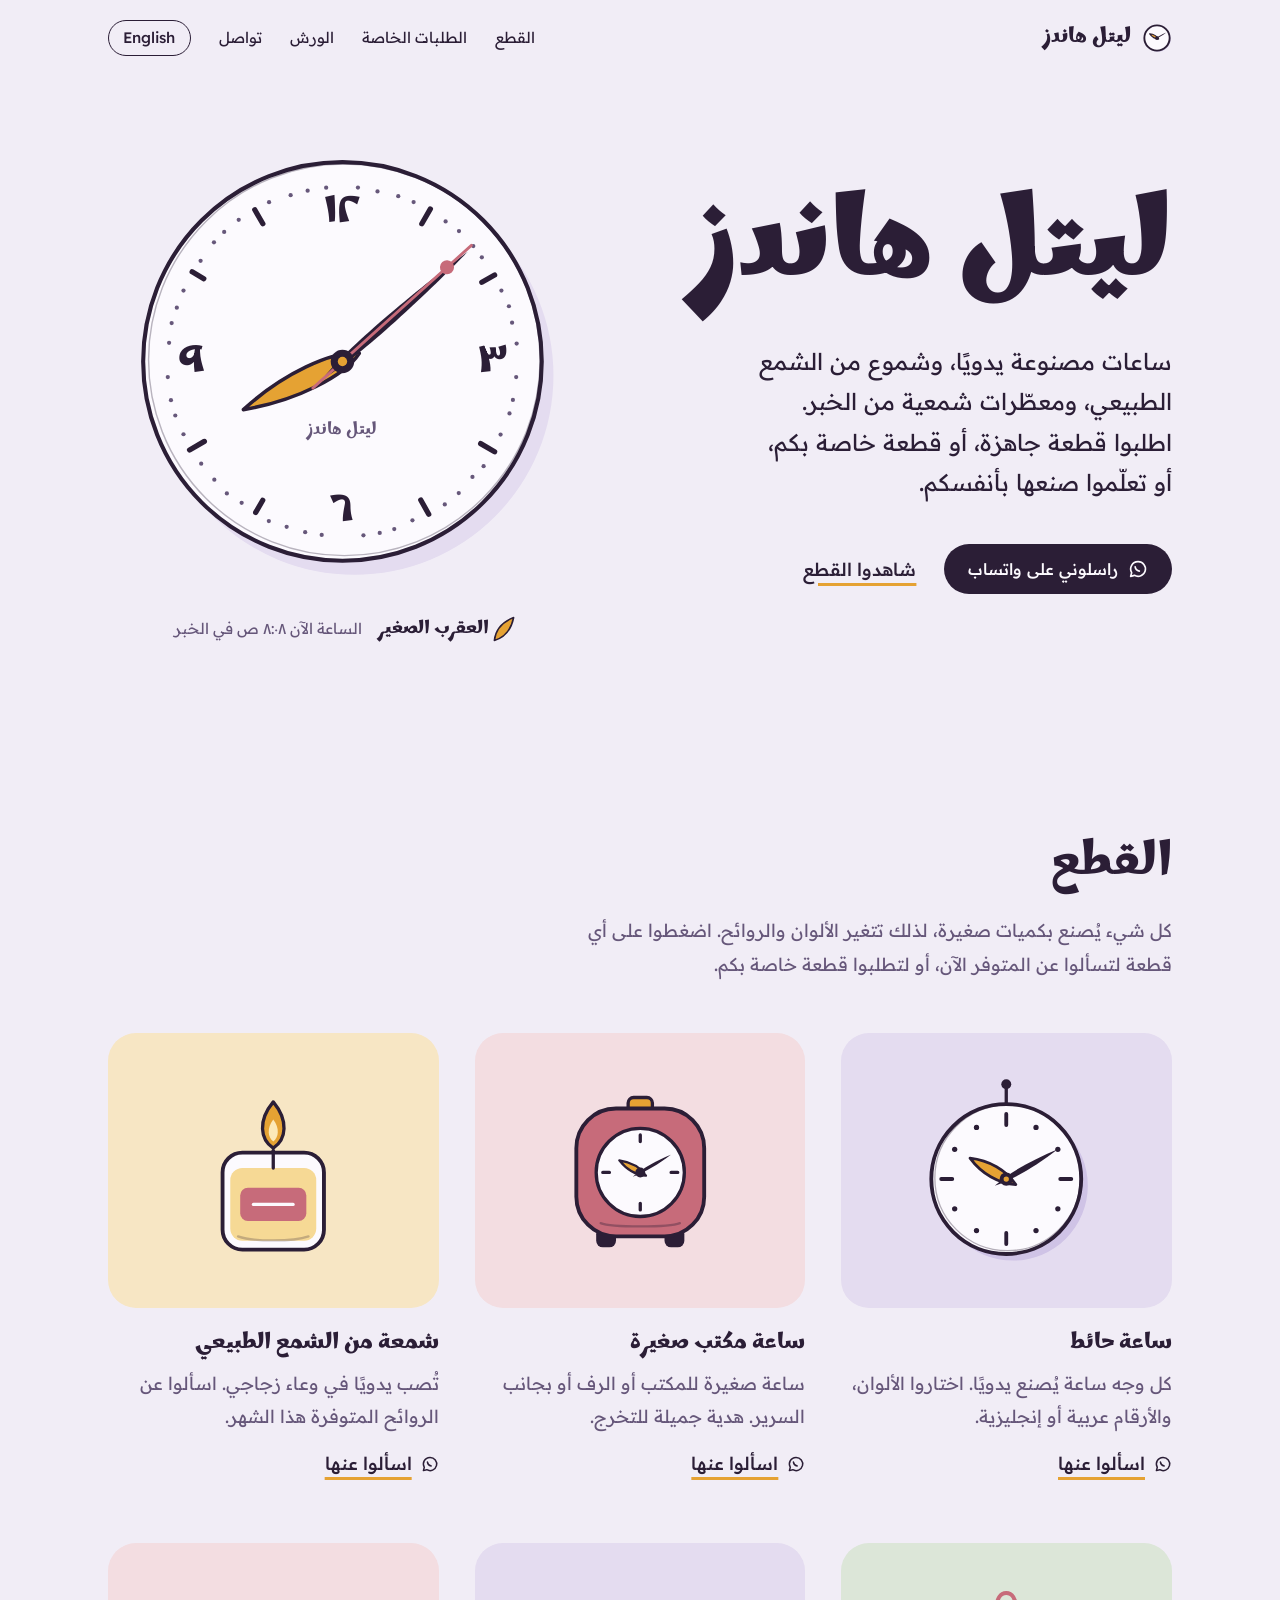
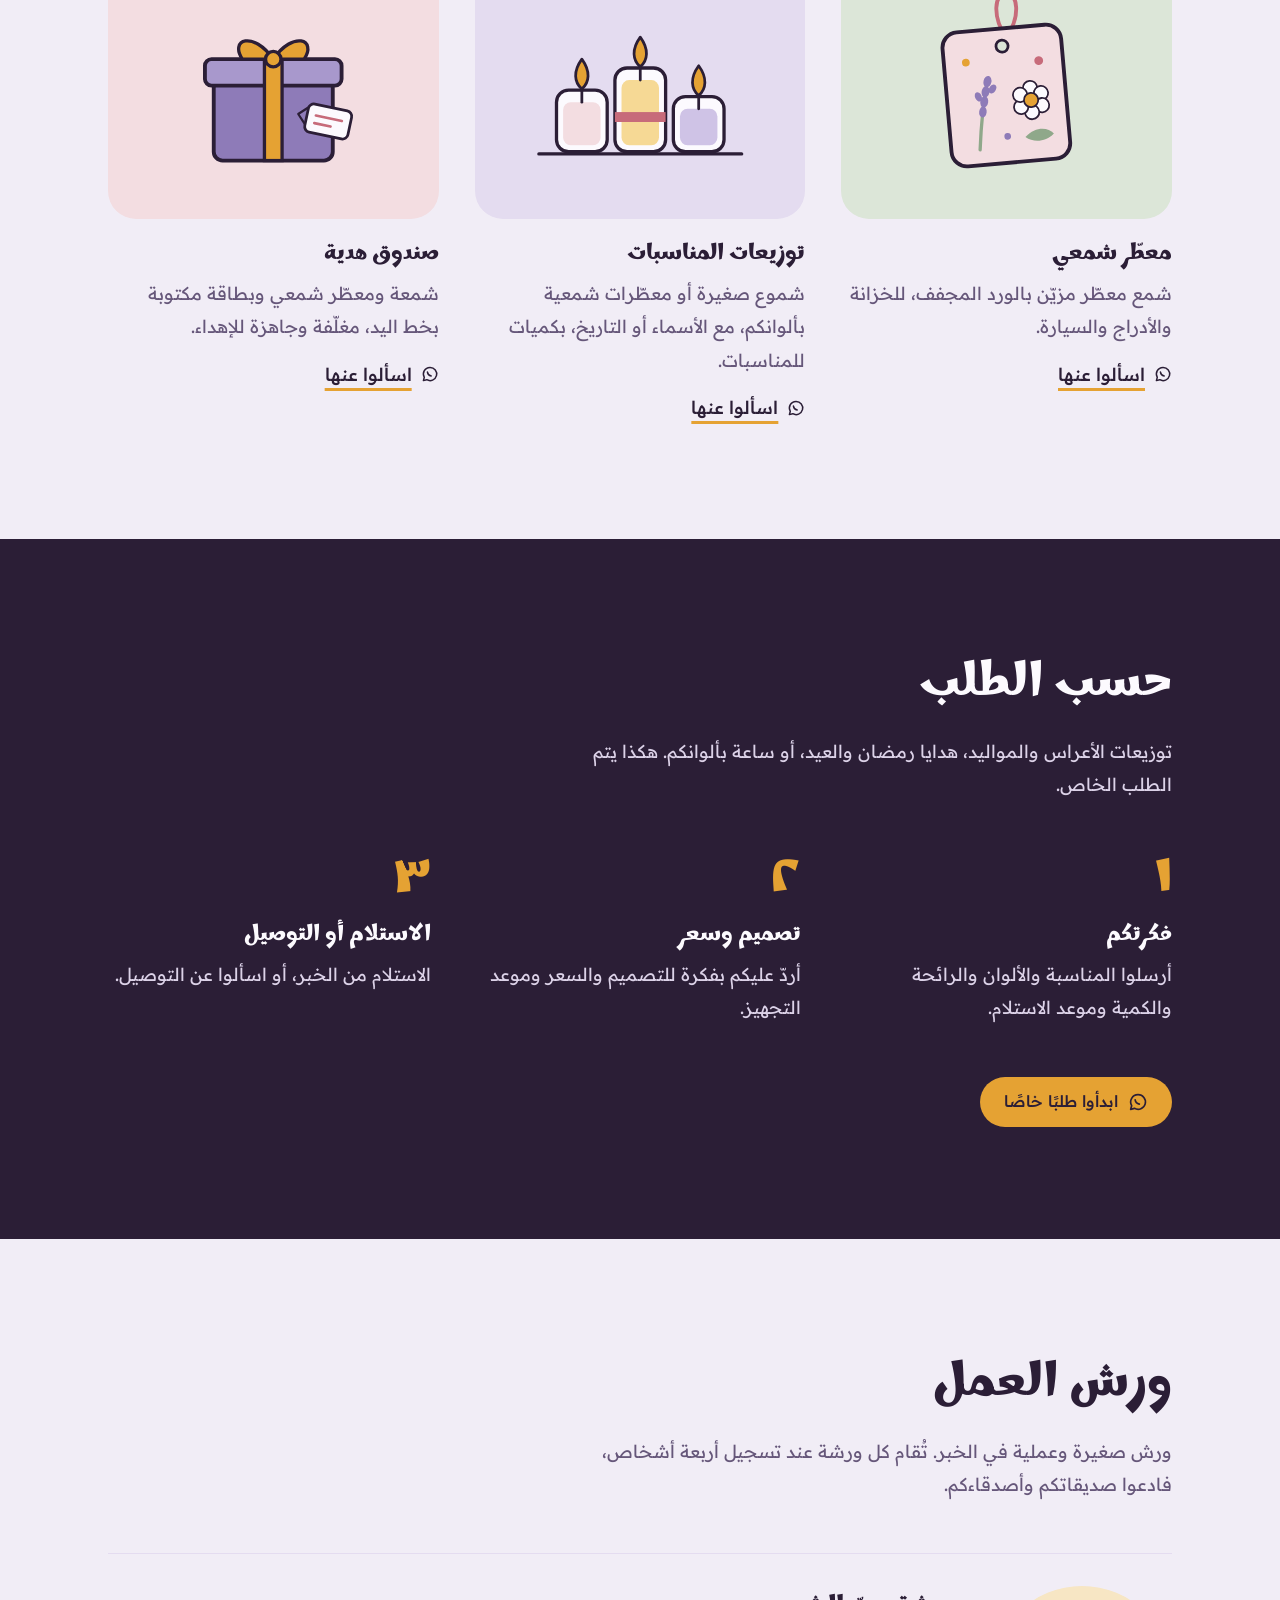
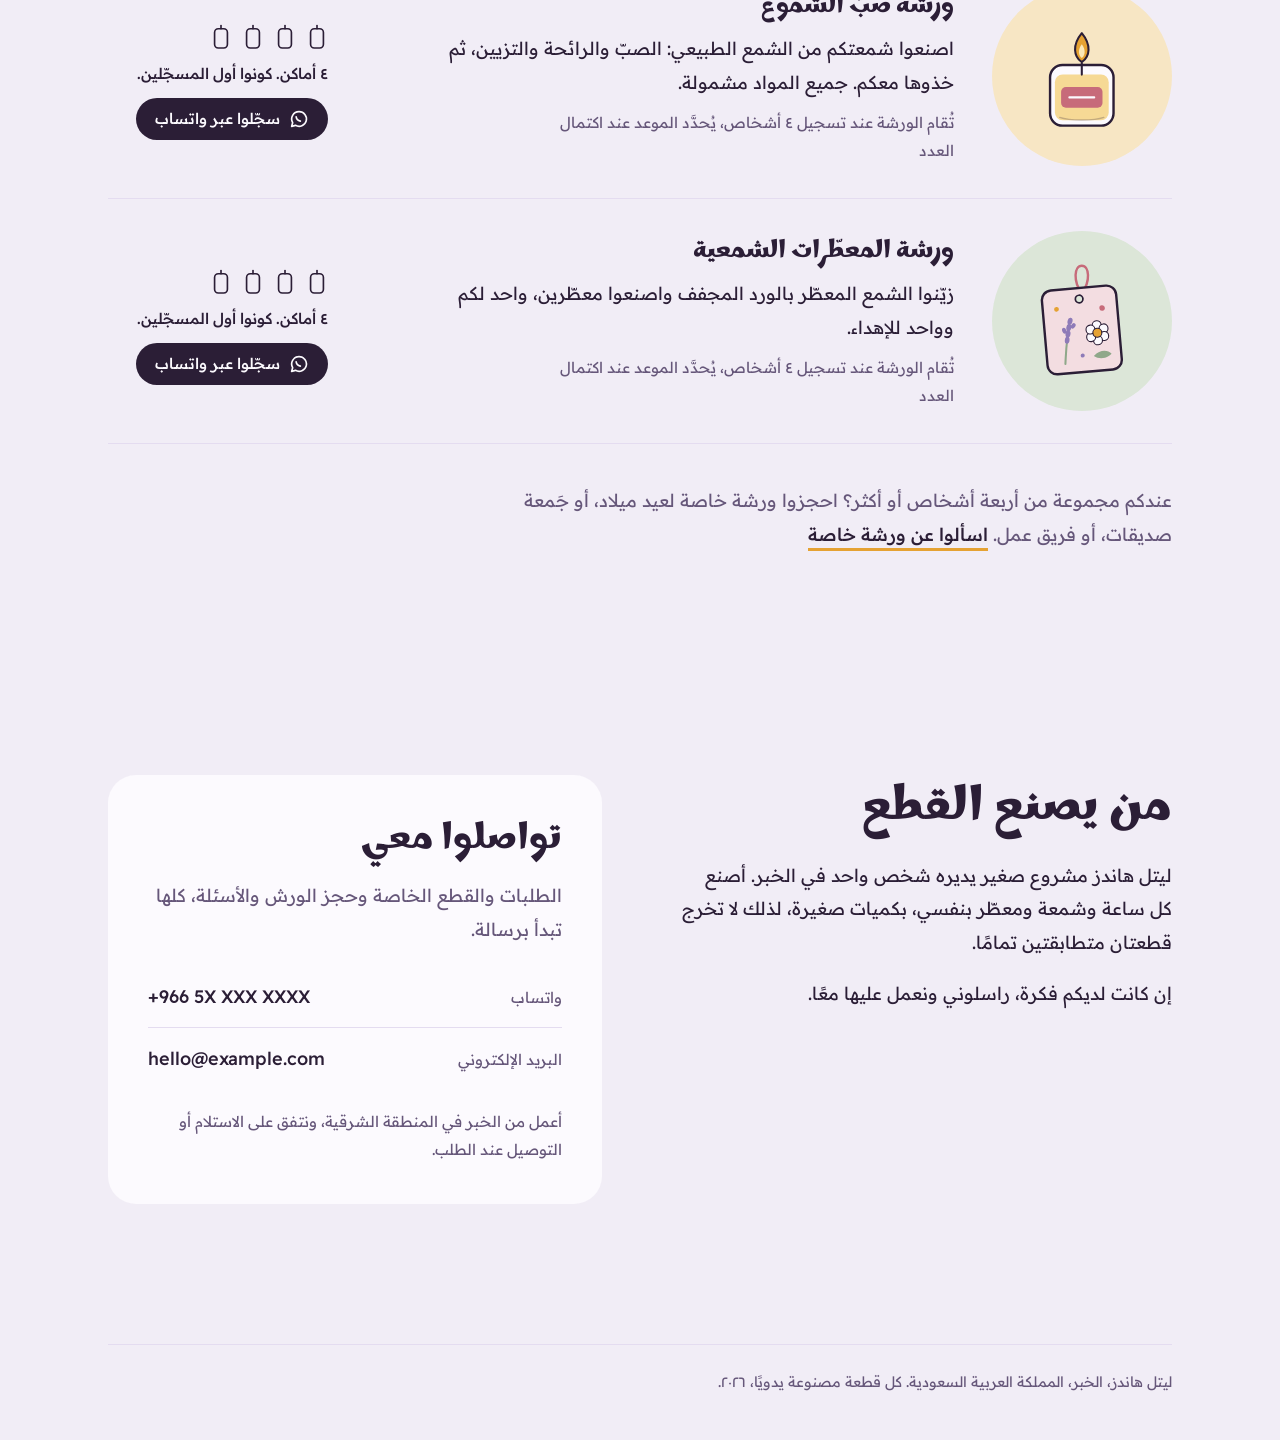
==== ar/index.html @ 61046b44 "Little Hands website: bilingual shop, custom orders and workshops Static EN/AR site for a handmade c" ====
<!doctype html>
<html lang="ar" dir="rtl">
<head>
  <meta charset="utf-8">
  <meta name="viewport" content="width=device-width, initial-scale=1">
  <title>ليتل هاندز | ساعات يدوية وشموع طبيعية وورش عمل في الخبر</title>
  <meta name="description" content="ساعات مصنوعة يدويًا، وشموع من الشمع الطبيعي، ومعطّرات شمعية، تُصنع قطعةً قطعة في الخبر. طلبات خاصة وتوزيعات أعراس وورش عمل صغيرة، كلها عبر واتساب.">
  <!-- LAUNCH: delete the next line once real contact details are in assets/config.js -->
  <meta name="robots" content="noindex">
  <link rel="canonical" href="https://fuzail127.github.io/little-hands/ar/">
  <link rel="alternate" hreflang="en" href="https://fuzail127.github.io/little-hands/">
  <link rel="alternate" hreflang="ar" href="https://fuzail127.github.io/little-hands/ar/">
  <link rel="alternate" hreflang="x-default" href="https://fuzail127.github.io/little-hands/">

  <meta property="og:type" content="website">
  <meta property="og:site_name" content="ليتل هاندز">
  <meta property="og:title" content="ليتل هاندز، صُنع يدويًا في الخبر">
  <meta property="og:description" content="ساعات وشموع طبيعية ومعطّرات شمعية مصنوعة يدويًا. طلبات خاصة وورش عمل صغيرة عبر واتساب.">
  <meta property="og:url" content="https://fuzail127.github.io/little-hands/ar/">
  <meta property="og:image" content="https://fuzail127.github.io/little-hands/assets/og-image.png">
  <meta property="og:image:width" content="1200">
  <meta property="og:image:height" content="630">
  <meta property="og:image:alt" content="ليتل هاندز: ساعة مصنوعة يدويًا واسم المتجر">
  <meta property="og:locale" content="ar_SA">
  <meta property="og:locale:alternate" content="en_GB">
  <meta name="twitter:card" content="summary_large_image">
  <meta name="theme-color" content="#F1EDF6">

  <link rel="icon" href="../assets/favicon.svg" type="image/svg+xml">
  <link rel="apple-touch-icon" href="../assets/apple-touch-icon.png">
  <link rel="preconnect" href="https://fonts.googleapis.com">
  <link rel="preconnect" href="https://fonts.gstatic.com" crossorigin>
  <link rel="stylesheet" href="https://fonts.googleapis.com/css2?family=Marhey:wght@400..700&family=Readex+Pro:wght@300..600&display=swap">
  <link rel="stylesheet" href="../assets/styles.css">

  <script src="../assets/config.js" defer></script>
  <script src="../assets/products.js" defer></script>
  <script src="../assets/workshops.js" defer></script>
  <script src="../assets/render.js" defer></script>
  <script src="../assets/site.js" defer></script>

  <script type="application/ld+json">
  {
    "@context": "https://schema.org",
    "@type": "Store",
    "@id": "https://fuzail127.github.io/little-hands/#store",
    "name": "ليتل هاندز",
    "alternateName": "Little Hands",
    "description": "ساعات مصنوعة يدويًا وشموع من الشمع الطبيعي ومعطّرات شمعية من الخبر. طلبات خاصة وتوزيعات مناسبات وورش عمل صغيرة لصنع الشموع.",
    "url": "https://fuzail127.github.io/little-hands/ar/",
    "image": "https://fuzail127.github.io/little-hands/assets/og-image.png",
    "logo": "https://fuzail127.github.io/little-hands/assets/apple-touch-icon.png",
    "address": {
      "@type": "PostalAddress",
      "addressLocality": "الخبر",
      "addressRegion": "المنطقة الشرقية",
      "addressCountry": "SA"
    },
    "areaServed": [
      { "@type": "City", "name": "الخبر" },
      { "@type": "AdministrativeArea", "name": "المنطقة الشرقية" }
    ],
    "knowsLanguage": ["ar", "en"]
  }
  </script>
</head>
<body>
  <a class="skip" href="#main">تخطَّ إلى المحتوى</a>

  <header class="site-header">
    <a class="brand" href="./"><img src="../assets/favicon.svg" alt="" width="30" height="30">ليتل هاندز</a>
    <nav class="nav" aria-label="القائمة الرئيسية">
      <a class="nav-section" href="#pieces">القطع</a>
      <a class="nav-section" href="#custom">الطلبات الخاصة</a>
      <a class="nav-section" href="#workshops">الورش</a>
      <a class="nav-section" href="#contact">تواصل</a>
      <a class="lang" href="../" hreflang="en" lang="en">English</a>
    </nav>
  </header>

  <main id="main">
    <section class="hero" aria-labelledby="hero-title">
      <div class="hero-text">
        <h1 id="hero-title">ليتل هاندز</h1>
        <p class="lede">ساعات مصنوعة يدويًا، وشموع من الشمع الطبيعي، ومعطّرات شمعية من الخبر. اطلبوا قطعة جاهزة، أو قطعة خاصة بكم، أو تعلّموا صنعها بأنفسكم.</p>
        <div class="actions">
          <a class="btn" data-wa="general" href="https://wa.me/966000000000?text=%D9%85%D8%B1%D8%AD%D8%A8%D9%8B%D8%A7%20%D9%84%D9%8A%D8%AA%D9%84%20%D9%87%D8%A7%D9%86%D8%AF%D8%B2!%20%D8%B4%D8%A7%D9%87%D8%AF%D8%AA%20%D9%85%D9%88%D9%82%D8%B9%D9%83%D9%85%20%D9%88%D8%A3%D9%88%D8%AF%20%D8%A7%D9%84%D8%A7%D8%B3%D8%AA%D9%81%D8%B3%D8%A7%D8%B1%20%D8%B9%D9%86%20%D8%B7%D9%84%D8%A8." target="_blank" rel="noopener"><svg viewBox="0 0 24 24" aria-hidden="true" focusable="false"><path d="M12 3.2a8.8 8.8 0 0 0-7.6 13.2L3.2 20.8l4.5-1.2A8.8 8.8 0 1 0 12 3.2Z" fill="none" stroke="currentColor" stroke-width="2" stroke-linejoin="round"/><path d="M8.6 9.4c.3 2.4 2.4 4.6 5 5.2" fill="none" stroke="currentColor" stroke-width="2" stroke-linecap="round"/></svg>راسلوني على واتساب</a>
          <a class="text-link" href="#pieces">شاهدوا القطع</a>
        </div>
      </div>
      <figure class="clock-wrap">
        <div class="clock" id="clock" role="img" aria-label="ساعة مصنوعة يدويًا تعرض الوقت في الخبر"></div>
        <figcaption class="clock-caption">
          <span class="key"><svg viewBox="0 0 14 32" aria-hidden="true" focusable="false"><path d="M7 31C1 22 1 12 7 1C13 12 13 22 7 31Z" fill="#E5A233" stroke="#2B1E36" stroke-width="1.6" stroke-linejoin="round"/></svg>العقرب الصغير</span>
          <span class="clock-time" id="clock-time">الوقت الآن في الخبر</span>
        </figcaption>
      </figure>
    </section>

    <section class="section" id="pieces" aria-labelledby="pieces-title">
      <h2 id="pieces-title">القطع</h2>
      <p class="section-intro">كل شيء يُصنع بكميات صغيرة، لذلك تتغير الألوان والروائح. اضغطوا على أي قطعة لتسألوا عن المتوفر الآن، أو لتطلبوا قطعة خاصة بكم.</p>
      <ul class="pieces" id="pieces-grid">
<!-- pieces:start -->
<li class="piece"><div class="art" style="background:#E4DCF0"><svg viewBox="0 0 240 200" aria-hidden="true" focusable="false"><use href="../assets/art.svg#wall-clock"></use></svg></div><h3>ساعة حائط</h3><p>كل وجه ساعة يُصنع يدويًا. اختاروا الألوان، والأرقام عربية أو إنجليزية.</p><a class="ask" href="https://wa.me/966000000000?text=%D9%85%D8%B1%D8%AD%D8%A8%D9%8B%D8%A7%20%D9%84%D9%8A%D8%AA%D9%84%20%D9%87%D8%A7%D9%86%D8%AF%D8%B2!%20%D8%A3%D9%88%D8%AF%20%D8%A7%D9%84%D8%A7%D8%B3%D8%AA%D9%81%D8%B3%D8%A7%D8%B1%20%D8%B9%D9%86%20%D8%B3%D8%A7%D8%B9%D8%A9%20%D8%AD%D8%A7%D8%A6%D8%B7." target="_blank" rel="noopener"><svg viewBox="0 0 24 24" aria-hidden="true" focusable="false"><path d="M12 3.2a8.8 8.8 0 0 0-7.6 13.2L3.2 20.8l4.5-1.2A8.8 8.8 0 1 0 12 3.2Z" fill="none" stroke="currentColor" stroke-width="2" stroke-linejoin="round"/><path d="M8.6 9.4c.3 2.4 2.4 4.6 5 5.2" fill="none" stroke="currentColor" stroke-width="2" stroke-linecap="round"/></svg><span>اسألوا عنها<span class="sr-only">: ساعة حائط</span></span></a></li>
<li class="piece"><div class="art" style="background:#F3DDE1"><svg viewBox="0 0 240 200" aria-hidden="true" focusable="false"><use href="../assets/art.svg#desk-clock"></use></svg></div><h3>ساعة مكتب صغيرة</h3><p>ساعة صغيرة للمكتب أو الرف أو بجانب السرير. هدية جميلة للتخرج.</p><a class="ask" href="https://wa.me/966000000000?text=%D9%85%D8%B1%D8%AD%D8%A8%D9%8B%D8%A7%20%D9%84%D9%8A%D8%AA%D9%84%20%D9%87%D8%A7%D9%86%D8%AF%D8%B2!%20%D8%A3%D9%88%D8%AF%20%D8%A7%D9%84%D8%A7%D8%B3%D8%AA%D9%81%D8%B3%D8%A7%D8%B1%20%D8%B9%D9%86%20%D8%B3%D8%A7%D8%B9%D8%A9%20%D9%85%D9%83%D8%AA%D8%A8%20%D8%B5%D8%BA%D9%8A%D8%B1%D8%A9." target="_blank" rel="noopener"><svg viewBox="0 0 24 24" aria-hidden="true" focusable="false"><path d="M12 3.2a8.8 8.8 0 0 0-7.6 13.2L3.2 20.8l4.5-1.2A8.8 8.8 0 1 0 12 3.2Z" fill="none" stroke="currentColor" stroke-width="2" stroke-linejoin="round"/><path d="M8.6 9.4c.3 2.4 2.4 4.6 5 5.2" fill="none" stroke="currentColor" stroke-width="2" stroke-linecap="round"/></svg><span>اسألوا عنها<span class="sr-only">: ساعة مكتب صغيرة</span></span></a></li>
<li class="piece"><div class="art" style="background:#F7E6C4"><svg viewBox="0 0 240 200" aria-hidden="true" focusable="false"><use href="../assets/art.svg#jar-candle"></use></svg></div><h3>شمعة من الشمع الطبيعي</h3><p>تُصب يدويًا في وعاء زجاجي. اسألوا عن الروائح المتوفرة هذا الشهر.</p><a class="ask" href="https://wa.me/966000000000?text=%D9%85%D8%B1%D8%AD%D8%A8%D9%8B%D8%A7%20%D9%84%D9%8A%D8%AA%D9%84%20%D9%87%D8%A7%D9%86%D8%AF%D8%B2!%20%D8%A3%D9%88%D8%AF%20%D8%A7%D9%84%D8%A7%D8%B3%D8%AA%D9%81%D8%B3%D8%A7%D8%B1%20%D8%B9%D9%86%20%D8%B4%D9%85%D8%B9%D8%A9%20%D9%85%D9%86%20%D8%A7%D9%84%D8%B4%D9%85%D8%B9%20%D8%A7%D9%84%D8%B7%D8%A8%D9%8A%D8%B9%D9%8A." target="_blank" rel="noopener"><svg viewBox="0 0 24 24" aria-hidden="true" focusable="false"><path d="M12 3.2a8.8 8.8 0 0 0-7.6 13.2L3.2 20.8l4.5-1.2A8.8 8.8 0 1 0 12 3.2Z" fill="none" stroke="currentColor" stroke-width="2" stroke-linejoin="round"/><path d="M8.6 9.4c.3 2.4 2.4 4.6 5 5.2" fill="none" stroke="currentColor" stroke-width="2" stroke-linecap="round"/></svg><span>اسألوا عنها<span class="sr-only">: شمعة من الشمع الطبيعي</span></span></a></li>
<li class="piece"><div class="art" style="background:#DCE6D8"><svg viewBox="0 0 240 200" aria-hidden="true" focusable="false"><use href="../assets/art.svg#scent-pouch"></use></svg></div><h3>معطّر شمعي</h3><p>شمع معطّر مزيّن بالورد المجفف، للخزانة والأدراج والسيارة.</p><a class="ask" href="https://wa.me/966000000000?text=%D9%85%D8%B1%D8%AD%D8%A8%D9%8B%D8%A7%20%D9%84%D9%8A%D8%AA%D9%84%20%D9%87%D8%A7%D9%86%D8%AF%D8%B2!%20%D8%A3%D9%88%D8%AF%20%D8%A7%D9%84%D8%A7%D8%B3%D8%AA%D9%81%D8%B3%D8%A7%D8%B1%20%D8%B9%D9%86%20%D9%85%D8%B9%D8%B7%D9%91%D8%B1%20%D8%B4%D9%85%D8%B9%D9%8A." target="_blank" rel="noopener"><svg viewBox="0 0 24 24" aria-hidden="true" focusable="false"><path d="M12 3.2a8.8 8.8 0 0 0-7.6 13.2L3.2 20.8l4.5-1.2A8.8 8.8 0 1 0 12 3.2Z" fill="none" stroke="currentColor" stroke-width="2" stroke-linejoin="round"/><path d="M8.6 9.4c.3 2.4 2.4 4.6 5 5.2" fill="none" stroke="currentColor" stroke-width="2" stroke-linecap="round"/></svg><span>اسألوا عنها<span class="sr-only">: معطّر شمعي</span></span></a></li>
<li class="piece"><div class="art" style="background:#E4DCF0"><svg viewBox="0 0 240 200" aria-hidden="true" focusable="false"><use href="../assets/art.svg#favours"></use></svg></div><h3>توزيعات المناسبات</h3><p>شموع صغيرة أو معطّرات شمعية بألوانكم، مع الأسماء أو التاريخ، بكميات للمناسبات.</p><a class="ask" href="https://wa.me/966000000000?text=%D9%85%D8%B1%D8%AD%D8%A8%D9%8B%D8%A7%20%D9%84%D9%8A%D8%AA%D9%84%20%D9%87%D8%A7%D9%86%D8%AF%D8%B2!%20%D8%A3%D9%88%D8%AF%20%D8%A7%D9%84%D8%A7%D8%B3%D8%AA%D9%81%D8%B3%D8%A7%D8%B1%20%D8%B9%D9%86%20%D8%AA%D9%88%D8%B2%D9%8A%D8%B9%D8%A7%D8%AA%20%D8%A7%D9%84%D9%85%D9%86%D8%A7%D8%B3%D8%A8%D8%A7%D8%AA." target="_blank" rel="noopener"><svg viewBox="0 0 24 24" aria-hidden="true" focusable="false"><path d="M12 3.2a8.8 8.8 0 0 0-7.6 13.2L3.2 20.8l4.5-1.2A8.8 8.8 0 1 0 12 3.2Z" fill="none" stroke="currentColor" stroke-width="2" stroke-linejoin="round"/><path d="M8.6 9.4c.3 2.4 2.4 4.6 5 5.2" fill="none" stroke="currentColor" stroke-width="2" stroke-linecap="round"/></svg><span>اسألوا عنها<span class="sr-only">: توزيعات المناسبات</span></span></a></li>
<li class="piece"><div class="art" style="background:#F3DDE1"><svg viewBox="0 0 240 200" aria-hidden="true" focusable="false"><use href="../assets/art.svg#gift-box"></use></svg></div><h3>صندوق هدية</h3><p>شمعة ومعطّر شمعي وبطاقة مكتوبة بخط اليد، مغلّفة وجاهزة للإهداء.</p><a class="ask" href="https://wa.me/966000000000?text=%D9%85%D8%B1%D8%AD%D8%A8%D9%8B%D8%A7%20%D9%84%D9%8A%D8%AA%D9%84%20%D9%87%D8%A7%D9%86%D8%AF%D8%B2!%20%D8%A3%D9%88%D8%AF%20%D8%A7%D9%84%D8%A7%D8%B3%D8%AA%D9%81%D8%B3%D8%A7%D8%B1%20%D8%B9%D9%86%20%D8%B5%D9%86%D8%AF%D9%88%D9%82%20%D9%87%D8%AF%D9%8A%D8%A9." target="_blank" rel="noopener"><svg viewBox="0 0 24 24" aria-hidden="true" focusable="false"><path d="M12 3.2a8.8 8.8 0 0 0-7.6 13.2L3.2 20.8l4.5-1.2A8.8 8.8 0 1 0 12 3.2Z" fill="none" stroke="currentColor" stroke-width="2" stroke-linejoin="round"/><path d="M8.6 9.4c.3 2.4 2.4 4.6 5 5.2" fill="none" stroke="currentColor" stroke-width="2" stroke-linecap="round"/></svg><span>اسألوا عنها<span class="sr-only">: صندوق هدية</span></span></a></li>
<!-- pieces:end -->
      </ul>
    </section>

    <section class="band" id="custom" aria-labelledby="custom-title">
      <div class="section">
        <h2 id="custom-title">حسب الطلب</h2>
        <p class="section-intro">توزيعات الأعراس والمواليد، هدايا رمضان والعيد، أو ساعة بألوانكم. هكذا يتم الطلب الخاص.</p>
        <ol class="steps">
          <li class="step">
            <span class="step-num" aria-hidden="true">١</span>
            <h3>فكرتكم</h3>
            <p>أرسلوا المناسبة والألوان والرائحة والكمية وموعد الاستلام.</p>
          </li>
          <li class="step">
            <span class="step-num" aria-hidden="true">٢</span>
            <h3>تصميم وسعر</h3>
            <p>أردّ عليكم بفكرة للتصميم والسعر وموعد التجهيز.</p>
          </li>
          <li class="step">
            <span class="step-num" aria-hidden="true">٣</span>
            <h3>الاستلام أو التوصيل</h3>
            <p>الاستلام من الخبر، أو اسألوا عن التوصيل.</p>
          </li>
        </ol>
        <a class="btn btn-honey" data-wa="custom" href="https://wa.me/966000000000?text=%D9%85%D8%B1%D8%AD%D8%A8%D9%8B%D8%A7%20%D9%84%D9%8A%D8%AA%D9%84%20%D9%87%D8%A7%D9%86%D8%AF%D8%B2!%20%D8%A3%D9%88%D8%AF%20%D8%B7%D9%84%D8%A8%20%D9%82%D8%B7%D8%B9%D8%A9%20%D8%AE%D8%A7%D8%B5%D8%A9.%0A%D8%A7%D9%84%D9%85%D9%86%D8%A7%D8%B3%D8%A8%D8%A9%3A%0A%D8%A7%D9%84%D8%A3%D9%84%D9%88%D8%A7%D9%86%3A%0A%D8%A7%D9%84%D9%83%D9%85%D9%8A%D8%A9%3A%0A%D9%85%D9%88%D8%B9%D8%AF%20%D8%A7%D9%84%D8%A7%D8%B3%D8%AA%D9%84%D8%A7%D9%85%3A" target="_blank" rel="noopener"><svg viewBox="0 0 24 24" aria-hidden="true" focusable="false"><path d="M12 3.2a8.8 8.8 0 0 0-7.6 13.2L3.2 20.8l4.5-1.2A8.8 8.8 0 1 0 12 3.2Z" fill="none" stroke="currentColor" stroke-width="2" stroke-linejoin="round"/><path d="M8.6 9.4c.3 2.4 2.4 4.6 5 5.2" fill="none" stroke="currentColor" stroke-width="2" stroke-linecap="round"/></svg>ابدأوا طلبًا خاصًا</a>
      </div>
    </section>

    <section class="section" id="workshops" aria-labelledby="workshops-title">
      <h2 id="workshops-title">ورش العمل</h2>
      <p class="section-intro">ورش صغيرة وعملية في الخبر. تُقام كل ورشة عند تسجيل أربعة أشخاص، فادعوا صديقاتكم وأصدقاءكم.</p>
      <ul class="workshops" id="workshops-list">
<!-- workshops:start -->
<li class="workshop"><div class="art" style="background:#F7E6C4"><svg viewBox="0 0 240 200" aria-hidden="true" focusable="false"><use href="../assets/art.svg#jar-candle"></use></svg></div><div class="workshop-body"><h3>ورشة صبّ الشموع</h3><p>اصنعوا شمعتكم من الشمع الطبيعي: الصبّ والرائحة والتزيين، ثم خذوها معكم. جميع المواد مشمولة.</p><p class="workshop-meta">تُقام الورشة عند تسجيل ٤ أشخاص، يُحدَّد الموعد عند اكتمال العدد</p></div><div class="workshop-join"><div class="meter" role="img" aria-label="٤ أماكن. كونوا أول المسجّلين."><svg viewBox="0 0 24 40" aria-hidden="true" focusable="false"><path d="M12 13.5V17" stroke="#2B1E36" stroke-width="1.8" stroke-linecap="round"/><rect x="5" y="17" width="14" height="21" rx="4" fill="none" stroke="#2B1E36" stroke-width="1.8"/></svg><svg viewBox="0 0 24 40" aria-hidden="true" focusable="false"><path d="M12 13.5V17" stroke="#2B1E36" stroke-width="1.8" stroke-linecap="round"/><rect x="5" y="17" width="14" height="21" rx="4" fill="none" stroke="#2B1E36" stroke-width="1.8"/></svg><svg viewBox="0 0 24 40" aria-hidden="true" focusable="false"><path d="M12 13.5V17" stroke="#2B1E36" stroke-width="1.8" stroke-linecap="round"/><rect x="5" y="17" width="14" height="21" rx="4" fill="none" stroke="#2B1E36" stroke-width="1.8"/></svg><svg viewBox="0 0 24 40" aria-hidden="true" focusable="false"><path d="M12 13.5V17" stroke="#2B1E36" stroke-width="1.8" stroke-linecap="round"/><rect x="5" y="17" width="14" height="21" rx="4" fill="none" stroke="#2B1E36" stroke-width="1.8"/></svg></div><p class="meter-label">٤ أماكن. كونوا أول المسجّلين.</p><a class="btn btn-small" href="https://wa.me/966000000000?text=%D9%85%D8%B1%D8%AD%D8%A8%D9%8B%D8%A7%20%D9%84%D9%8A%D8%AA%D9%84%20%D9%87%D8%A7%D9%86%D8%AF%D8%B2!%20%D8%A3%D9%88%D8%AF%20%D8%A7%D9%84%D8%AA%D8%B3%D8%AC%D9%8A%D9%84%20%D9%81%D9%8A%20%D9%88%D8%B1%D8%B4%D8%A9%20%D8%B5%D8%A8%D9%91%20%D8%A7%D9%84%D8%B4%D9%85%D9%88%D8%B9.%0A%D8%B9%D8%AF%D8%AF%20%D8%A7%D9%84%D8%A3%D8%B4%D8%AE%D8%A7%D8%B5%3A%0A%D8%A7%D9%84%D8%A3%D9%8A%D8%A7%D9%85%20%D8%A7%D9%84%D9%85%D9%86%D8%A7%D8%B3%D8%A8%D8%A9%20%D9%84%D9%8A%3A" target="_blank" rel="noopener"><svg viewBox="0 0 24 24" aria-hidden="true" focusable="false"><path d="M12 3.2a8.8 8.8 0 0 0-7.6 13.2L3.2 20.8l4.5-1.2A8.8 8.8 0 1 0 12 3.2Z" fill="none" stroke="currentColor" stroke-width="2" stroke-linejoin="round"/><path d="M8.6 9.4c.3 2.4 2.4 4.6 5 5.2" fill="none" stroke="currentColor" stroke-width="2" stroke-linecap="round"/></svg><span>سجّلوا عبر واتساب<span class="sr-only">: ورشة صبّ الشموع</span></span></a></div></li>
<li class="workshop"><div class="art" style="background:#DCE6D8"><svg viewBox="0 0 240 200" aria-hidden="true" focusable="false"><use href="../assets/art.svg#scent-pouch"></use></svg></div><div class="workshop-body"><h3>ورشة المعطّرات الشمعية</h3><p>زيّنوا الشمع المعطّر بالورد المجفف واصنعوا معطّرين، واحد لكم وواحد للإهداء.</p><p class="workshop-meta">تُقام الورشة عند تسجيل ٤ أشخاص، يُحدَّد الموعد عند اكتمال العدد</p></div><div class="workshop-join"><div class="meter" role="img" aria-label="٤ أماكن. كونوا أول المسجّلين."><svg viewBox="0 0 24 40" aria-hidden="true" focusable="false"><path d="M12 13.5V17" stroke="#2B1E36" stroke-width="1.8" stroke-linecap="round"/><rect x="5" y="17" width="14" height="21" rx="4" fill="none" stroke="#2B1E36" stroke-width="1.8"/></svg><svg viewBox="0 0 24 40" aria-hidden="true" focusable="false"><path d="M12 13.5V17" stroke="#2B1E36" stroke-width="1.8" stroke-linecap="round"/><rect x="5" y="17" width="14" height="21" rx="4" fill="none" stroke="#2B1E36" stroke-width="1.8"/></svg><svg viewBox="0 0 24 40" aria-hidden="true" focusable="false"><path d="M12 13.5V17" stroke="#2B1E36" stroke-width="1.8" stroke-linecap="round"/><rect x="5" y="17" width="14" height="21" rx="4" fill="none" stroke="#2B1E36" stroke-width="1.8"/></svg><svg viewBox="0 0 24 40" aria-hidden="true" focusable="false"><path d="M12 13.5V17" stroke="#2B1E36" stroke-width="1.8" stroke-linecap="round"/><rect x="5" y="17" width="14" height="21" rx="4" fill="none" stroke="#2B1E36" stroke-width="1.8"/></svg></div><p class="meter-label">٤ أماكن. كونوا أول المسجّلين.</p><a class="btn btn-small" href="https://wa.me/966000000000?text=%D9%85%D8%B1%D8%AD%D8%A8%D9%8B%D8%A7%20%D9%84%D9%8A%D8%AA%D9%84%20%D9%87%D8%A7%D9%86%D8%AF%D8%B2!%20%D8%A3%D9%88%D8%AF%20%D8%A7%D9%84%D8%AA%D8%B3%D8%AC%D9%8A%D9%84%20%D9%81%D9%8A%20%D9%88%D8%B1%D8%B4%D8%A9%20%D8%A7%D9%84%D9%85%D8%B9%D8%B7%D9%91%D8%B1%D8%A7%D8%AA%20%D8%A7%D9%84%D8%B4%D9%85%D8%B9%D9%8A%D8%A9.%0A%D8%B9%D8%AF%D8%AF%20%D8%A7%D9%84%D8%A3%D8%B4%D8%AE%D8%A7%D8%B5%3A%0A%D8%A7%D9%84%D8%A3%D9%8A%D8%A7%D9%85%20%D8%A7%D9%84%D9%85%D9%86%D8%A7%D8%B3%D8%A8%D8%A9%20%D9%84%D9%8A%3A" target="_blank" rel="noopener"><svg viewBox="0 0 24 24" aria-hidden="true" focusable="false"><path d="M12 3.2a8.8 8.8 0 0 0-7.6 13.2L3.2 20.8l4.5-1.2A8.8 8.8 0 1 0 12 3.2Z" fill="none" stroke="currentColor" stroke-width="2" stroke-linejoin="round"/><path d="M8.6 9.4c.3 2.4 2.4 4.6 5 5.2" fill="none" stroke="currentColor" stroke-width="2" stroke-linecap="round"/></svg><span>سجّلوا عبر واتساب<span class="sr-only">: ورشة المعطّرات الشمعية</span></span></a></div></li>
<!-- workshops:end -->
      </ul>
      <p class="private-note">عندكم مجموعة من أربعة أشخاص أو أكثر؟ احجزوا ورشة خاصة لعيد ميلاد، أو جَمعة صديقات، أو فريق عمل. <a class="text-link" data-wa="private" href="https://wa.me/966000000000?text=%D9%85%D8%B1%D8%AD%D8%A8%D9%8B%D8%A7%20%D9%84%D9%8A%D8%AA%D9%84%20%D9%87%D8%A7%D9%86%D8%AF%D8%B2!%20%D8%A3%D9%88%D8%AF%20%D8%AD%D8%AC%D8%B2%20%D9%88%D8%B1%D8%B4%D8%A9%20%D8%AE%D8%A7%D8%B5%D8%A9%20%D9%84%D9%85%D8%AC%D9%85%D9%88%D8%B9%D8%A9.%0A%D8%A7%D9%84%D9%88%D8%B1%D8%B4%D8%A9%3A%0A%D8%B9%D8%AF%D8%AF%20%D8%A7%D9%84%D8%A3%D8%B4%D8%AE%D8%A7%D8%B5%3A%0A%D8%A7%D9%84%D9%85%D9%86%D8%A7%D8%B3%D8%A8%D8%A9%20%D9%88%D8%A7%D9%84%D8%AA%D8%A7%D8%B1%D9%8A%D8%AE%3A" target="_blank" rel="noopener">اسألوا عن ورشة خاصة</a></p>
    </section>

    <section class="section about-contact" aria-label="من نحن والتواصل">
      <div class="about" id="about">
        <h2>من يصنع القطع</h2>
        <p>ليتل هاندز مشروع صغير يديره شخص واحد في الخبر. أصنع كل ساعة وشمعة ومعطّر بنفسي، بكميات صغيرة، لذلك لا تخرج قطعتان متطابقتين تمامًا.</p>
        <p>إن كانت لديكم فكرة، راسلوني ونعمل عليها معًا.</p>
      </div>
      <div class="contact" id="contact">
        <h2>تواصلوا معي</h2>
        <p class="contact-intro">الطلبات والقطع الخاصة وحجز الورش والأسئلة، كلها تبدأ برسالة.</p>
        <ul class="contact-list" id="contact-list">
<!-- contacts:start -->
<li><span class="contact-label">واتساب</span><a dir="ltr" href="https://wa.me/966000000000?text=%D9%85%D8%B1%D8%AD%D8%A8%D9%8B%D8%A7%20%D9%84%D9%8A%D8%AA%D9%84%20%D9%87%D8%A7%D9%86%D8%AF%D8%B2!%20%D8%B4%D8%A7%D9%87%D8%AF%D8%AA%20%D9%85%D9%88%D9%82%D8%B9%D9%83%D9%85%20%D9%88%D8%A3%D9%88%D8%AF%20%D8%A7%D9%84%D8%A7%D8%B3%D8%AA%D9%81%D8%B3%D8%A7%D8%B1%20%D8%B9%D9%86%20%D8%B7%D9%84%D8%A8." target="_blank" rel="noopener">+966 5X XXX XXXX</a></li>
<li><span class="contact-label">البريد الإلكتروني</span><a dir="ltr" href="mailto:hello@example.com?subject=%D8%A7%D8%B3%D8%AA%D9%81%D8%B3%D8%A7%D8%B1%20%D8%B9%D9%86%20%D8%B7%D9%84%D8%A8">hello@example.com</a></li>
<!-- contacts:end -->
        </ul>
        <p class="contact-note">أعمل من الخبر في المنطقة الشرقية، ونتفق على الاستلام أو التوصيل عند الطلب.</p>
      </div>
    </section>
  </main>

  <footer class="site-footer">
    <p>ليتل هاندز، الخبر، المملكة العربية السعودية. كل قطعة مصنوعة يدويًا، ٢٠٢٦.</p>
  </footer>
</body>
</html>
---- assets/styles.css ----
/* Little Hands — styles
   Palette from her materials: lavender wax, plum ink, beeswax honey, dried rose. */
:root {
  --wax: #F1EDF6;
  --milk: #FCFAFE;
  --ink: #2B1E36;
  --ink-soft: #66577A;
  --ink-on-dark: #DCD2E8;
  --honey: #E5A233;
  --honey-pale: #F7E6C4;
  --rose: #C76B7A;
  --rose-pale: #F3DDE1;
  --lavender: #8E7BB8;
  --lavender-pale: #E4DCF0;
  --sage-pale: #DCE6D8;

  --display: "Marhey", "Readex Pro", system-ui, sans-serif;
  --body: "Readex Pro", system-ui, -apple-system, "Segoe UI", Tahoma, sans-serif;

  --gutter: clamp(16px, 4vw, 48px);
  --max: 1160px;
  --radius-art: 28px;
}

*, *::before, *::after { box-sizing: border-box; }
html { -webkit-text-size-adjust: 100%; scroll-behavior: smooth; }
@media (prefers-reduced-motion: reduce) { html { scroll-behavior: auto; } }

body {
  margin: 0;
  background: var(--wax);
  color: var(--ink);
  font-family: var(--body);
  font-size: 1.0625rem;
  line-height: 1.6;
  -webkit-font-smoothing: antialiased;
  text-rendering: optimizeLegibility;
}
html[lang="ar"] body { font-size: 1.125rem; line-height: 1.85; }

img, svg { display: block; max-width: 100%; }
a { color: inherit; }
h1, h2, h3 { font-family: var(--display); color: inherit; text-wrap: balance; }
[hidden] { display: none !important; }
p { margin: 0; }

:focus-visible { outline: 3px solid var(--lavender); outline-offset: 3px; border-radius: 6px; }

.sr-only {
  position: absolute; width: 1px; height: 1px; padding: 0; margin: -1px;
  overflow: hidden; clip: rect(0 0 0 0); white-space: nowrap; border: 0;
}
.skip {
  position: absolute; inset-inline-start: 16px; top: -64px; z-index: 10;
  background: var(--ink); color: var(--milk); text-decoration: none;
  padding: .6em 1.1em; border-radius: 999px;
}
.skip:focus { top: 12px; }

/* ---------- header ---------- */
.site-header {
  max-width: var(--max); margin: 0 auto; padding: 20px var(--gutter);
  display: flex; align-items: center; justify-content: space-between; gap: 16px;
}
.brand {
  display: inline-flex; align-items: center; gap: .5em;
  font-family: var(--display); font-weight: 600; font-size: 1.35rem; line-height: 1;
  text-decoration: none;
}
.brand img { width: 30px; height: 30px; }
.nav { display: flex; align-items: center; gap: clamp(14px, 2.4vw, 28px); font-size: .95rem; }
.nav a { text-decoration: none; }
.nav-section:hover {
  text-decoration: underline; text-decoration-color: var(--honey);
  text-decoration-thickness: 2px; text-underline-offset: 6px;
}
.lang { border: 1.5px solid var(--ink); border-radius: 999px; padding: .2em .95em; font-weight: 500; }
.lang:hover { background: var(--ink); color: var(--milk); }
@media (max-width: 760px) { .nav-section { display: none; } }

/* ---------- buttons and links ---------- */
.btn {
  display: inline-flex; align-items: center; gap: .6em;
  background: var(--ink); color: var(--milk); text-decoration: none;
  font-family: var(--body); font-weight: 500; font-size: 1rem; line-height: 1.2;
  padding: .95em 1.5em; border-radius: 999px;
  transition: background-color .2s ease;
}
.btn:hover { background: #45325A; }
.btn svg { width: 20px; height: 20px; flex: none; }
.btn-honey { background: var(--honey); color: var(--ink); }
.btn-honey:hover { background: #F0B654; }
.btn-small { font-size: .95rem; padding: .75em 1.25em; }

.text-link, .ask {
  font-weight: 500; text-decoration: underline; text-decoration-color: var(--honey);
  text-decoration-thickness: 3px; text-underline-offset: 7px;
}
.text-link:hover, .ask:hover { text-decoration-color: var(--ink); }
.ask { display: inline-flex; align-items: center; gap: .5em; text-decoration-thickness: 2.5px; }
.ask svg { width: 18px; height: 18px; flex: none; }

/* ---------- hero ---------- */
.hero {
  max-width: var(--max); margin: 0 auto;
  padding: clamp(16px, 4vw, 56px) var(--gutter) clamp(40px, 6vw, 72px);
  display: grid; grid-template-columns: minmax(0, 1.05fr) minmax(0, .95fr);
  align-items: center; gap: clamp(36px, 6vw, 88px);
}
.hero h1 {
  font-weight: 700; font-size: clamp(3.6rem, 10.5vw, 7.25rem);
  line-height: .92; letter-spacing: -.015em; margin: 0 0 .32em;
}
html[lang="ar"] .hero h1 { line-height: 1.2; letter-spacing: 0; margin-bottom: .2em; }
.lede { font-size: clamp(1.2rem, 2vw, 1.45rem); line-height: 1.45; max-width: 30ch; }
html[lang="ar"] .lede { line-height: 1.75; }
.actions { display: flex; flex-wrap: wrap; align-items: center; gap: 16px 28px; margin-top: clamp(28px, 4vw, 40px); }

.clock-wrap { margin: 0; justify-self: center; width: min(100%, 470px); }
.clock svg { width: 100%; height: auto; overflow: visible; }
.clock-nums { font-family: var(--display); font-weight: 600; font-size: 36px; }
.clock-brand { font-family: var(--display); font-weight: 500; font-size: 15px; }
.hand { transform-box: view-box; transform-origin: 200px 200px; }
.clock.sweep .hand { transition: transform 1.6s cubic-bezier(.22, .9, .24, 1); }
.clock.ticking .hand-s { transition: transform .32s cubic-bezier(.34, 1.9, .6, 1); }
.clock.ticking .hand-h, .clock.ticking .hand-m { transition: transform .32s ease-out; }
@media (prefers-reduced-motion: reduce) {
  .hand { transition: none !important; }
  .hand-s { display: none; }
}
.clock-caption {
  display: flex; flex-wrap: wrap; justify-content: center; align-items: center;
  gap: 4px 16px; margin-top: 16px; text-align: center;
}
.key { display: inline-flex; align-items: center; gap: .45em; font-family: var(--display); font-weight: 600; font-size: 1.15rem; }
.key svg { width: 14px; height: 32px; transform: rotate(40deg); }
.clock-time { color: var(--ink-soft); font-size: .95rem; }

@media (max-width: 860px) {
  .hero { grid-template-columns: 1fr; }
  .clock-wrap { width: min(86%, 380px); }
}

/* ---------- sections ---------- */
.section { max-width: var(--max); margin: 0 auto; padding: clamp(64px, 9vw, 112px) var(--gutter); }
.section h2 { font-weight: 600; font-size: clamp(2.1rem, 4.4vw, 3rem); line-height: 1.08; margin: 0 0 .35em; }
html[lang="ar"] .section h2 { line-height: 1.4; }
.section-intro { max-width: 54ch; color: var(--ink-soft); margin-bottom: clamp(32px, 5vw, 52px); }
.art { border-radius: var(--radius-art); display: grid; place-items: center; overflow: hidden; }
.art img { width: 100%; height: 100%; object-fit: cover; }

/* pieces */
.pieces {
  list-style: none; margin: 0; padding: 0;
  display: grid; grid-template-columns: repeat(3, minmax(0, 1fr));
  gap: clamp(40px, 5vw, 60px) clamp(20px, 3vw, 36px);
}
@media (max-width: 920px) { .pieces { grid-template-columns: repeat(2, minmax(0, 1fr)); } }
@media (max-width: 560px) { .pieces { grid-template-columns: 1fr; } }
.piece .art { aspect-ratio: 6 / 5; margin-bottom: 18px; }
.piece .art svg { width: 80%; height: auto; }
@media (max-width: 560px) {
  .piece .art { aspect-ratio: 16 / 10; }
  .piece .art svg { width: 62%; }
}
.piece h3 { font-weight: 600; font-size: 1.4rem; line-height: 1.2; margin: 0 0 .3em; }
html[lang="ar"] .piece h3 { line-height: 1.5; }
.piece p { color: var(--ink-soft); max-width: 40ch; margin-bottom: 14px; }
.piece .price { color: var(--ink); font-weight: 500; margin-bottom: 10px; }

/* made to order band */
.band { background: var(--ink); color: var(--milk); }
.band .section-intro { color: var(--ink-on-dark); }
.band :focus-visible { outline-color: var(--honey); }
.steps {
  list-style: none; margin: 0 0 clamp(36px, 5vw, 52px); padding: 0;
  display: grid; grid-template-columns: repeat(3, minmax(0, 1fr)); gap: clamp(28px, 4vw, 48px);
}
@media (max-width: 760px) { .steps { grid-template-columns: 1fr; } }
.step-num { display: block; font-family: var(--display); font-weight: 700; font-size: 3.2rem; line-height: 1; color: var(--honey); margin-bottom: .25em; }
.step h3 { font-weight: 600; font-size: 1.4rem; line-height: 1.25; margin: 0 0 .3em; }
html[lang="ar"] .step h3 { line-height: 1.5; }
.step p { color: var(--ink-on-dark); max-width: 34ch; }

/* workshops */
.workshops { list-style: none; margin: 0; padding: 0; }
.workshop {
  display: grid; grid-template-columns: 180px minmax(0, 1fr) auto;
  gap: clamp(20px, 3vw, 40px); align-items: center;
  padding: clamp(24px, 3vw, 32px) 0; border-top: 1.5px solid var(--lavender-pale);
}
.workshop:last-child { border-bottom: 1.5px solid var(--lavender-pale); }
.workshop .art { aspect-ratio: 1; border-radius: 50%; }
.workshop .art svg { width: 92%; height: auto; }
.workshop h3 { font-weight: 600; font-size: 1.55rem; line-height: 1.2; margin: 0 0 .3em; }
html[lang="ar"] .workshop h3 { line-height: 1.5; }
.workshop-body p { max-width: 46ch; }
.workshop-body > p:first-of-type { margin-bottom: 10px; }
.workshop-meta { color: var(--ink-soft); font-size: .95rem; }
.workshop-join { display: grid; justify-items: start; gap: 10px; min-width: 220px; }
.meter { display: flex; gap: 10px; align-items: flex-end; }
.meter svg { width: 22px; height: 37px; }
.meter-label { font-size: .95rem; font-weight: 500; max-width: 26ch; }
.workshop.is-on .meter-label { color: var(--ink); }
.private-note { margin-top: clamp(28px, 4vw, 40px); max-width: 62ch; color: var(--ink-soft); }
.private-note a { color: var(--ink); }
@media (max-width: 860px) {
  .workshop { grid-template-columns: 120px minmax(0, 1fr); }
  .workshop-join { grid-column: 1 / -1; }
}
@media (max-width: 520px) {
  .workshop { grid-template-columns: 88px minmax(0, 1fr); align-items: start; }
}

/* about and contact */
.about-contact {
  display: grid; grid-template-columns: minmax(0, 1fr) minmax(0, 1fr);
  gap: clamp(40px, 6vw, 96px); align-items: start;
}
@media (max-width: 860px) { .about-contact { grid-template-columns: 1fr; } }
.about p { max-width: 46ch; margin-bottom: 1em; }
.contact { background: var(--milk); border-radius: var(--radius-art); padding: clamp(24px, 4vw, 40px); }
.contact h2 { font-size: clamp(1.8rem, 3.2vw, 2.3rem); }
.contact-intro { color: var(--ink-soft); margin-bottom: 20px; }
.contact-list { list-style: none; margin: 0; padding: 0; }
.contact-list li {
  display: flex; flex-wrap: wrap; justify-content: space-between; align-items: baseline;
  gap: 6px 16px; padding: 14px 0; border-bottom: 1.5px solid var(--lavender-pale);
}
.contact-list li:last-child { border-bottom: 0; }
.contact-label { color: var(--ink-soft); font-size: .95rem; }
.contact-list a { font-weight: 500; text-decoration: none; overflow-wrap: anywhere; }
.contact-list a:hover { text-decoration: underline; text-decoration-color: var(--honey); text-decoration-thickness: 2px; text-underline-offset: 5px; }
.contact-note { color: var(--ink-soft); font-size: .95rem; margin-top: 18px; }

/* footer */
.site-footer {
  max-width: var(--max); margin: 0 auto; padding: 28px var(--gutter) 44px;
  color: var(--ink-soft); font-size: .9rem;
}
.site-footer p { border-top: 1.5px solid var(--lavender-pale); padding-top: 24px; }
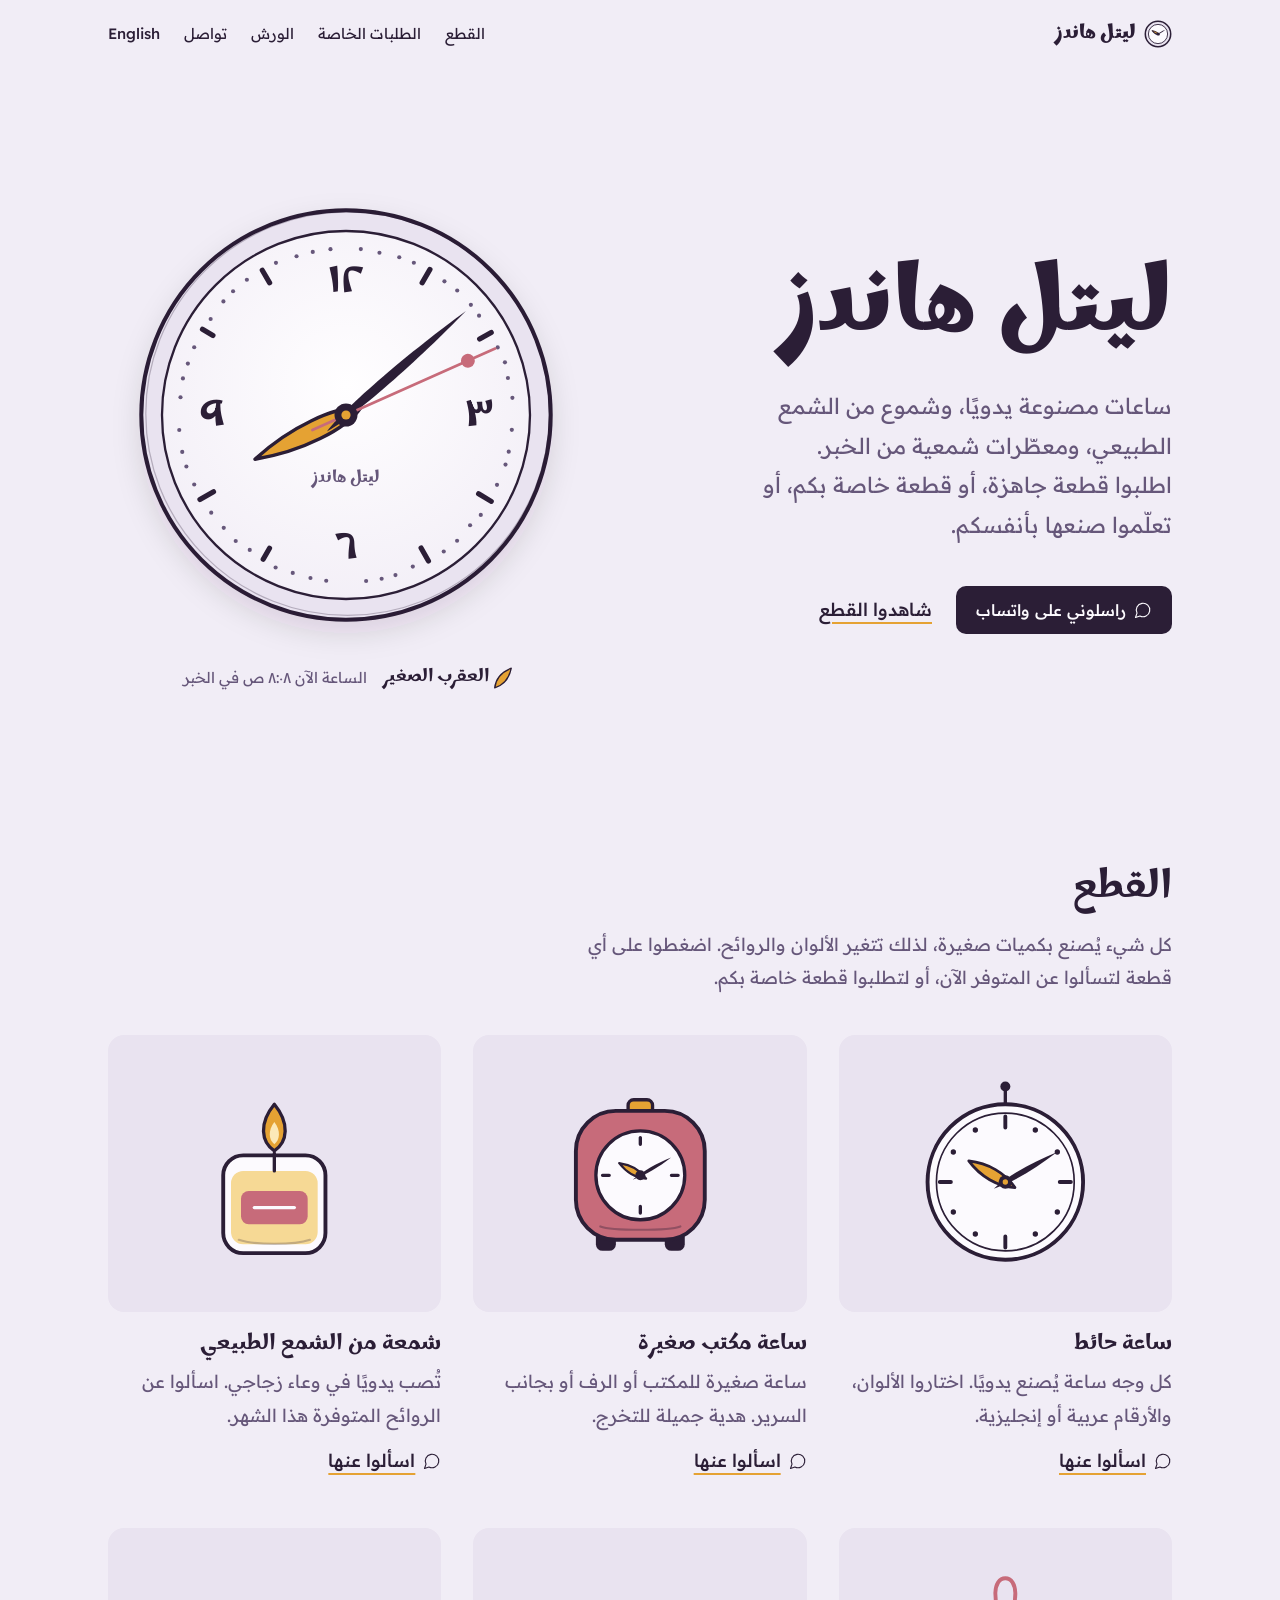
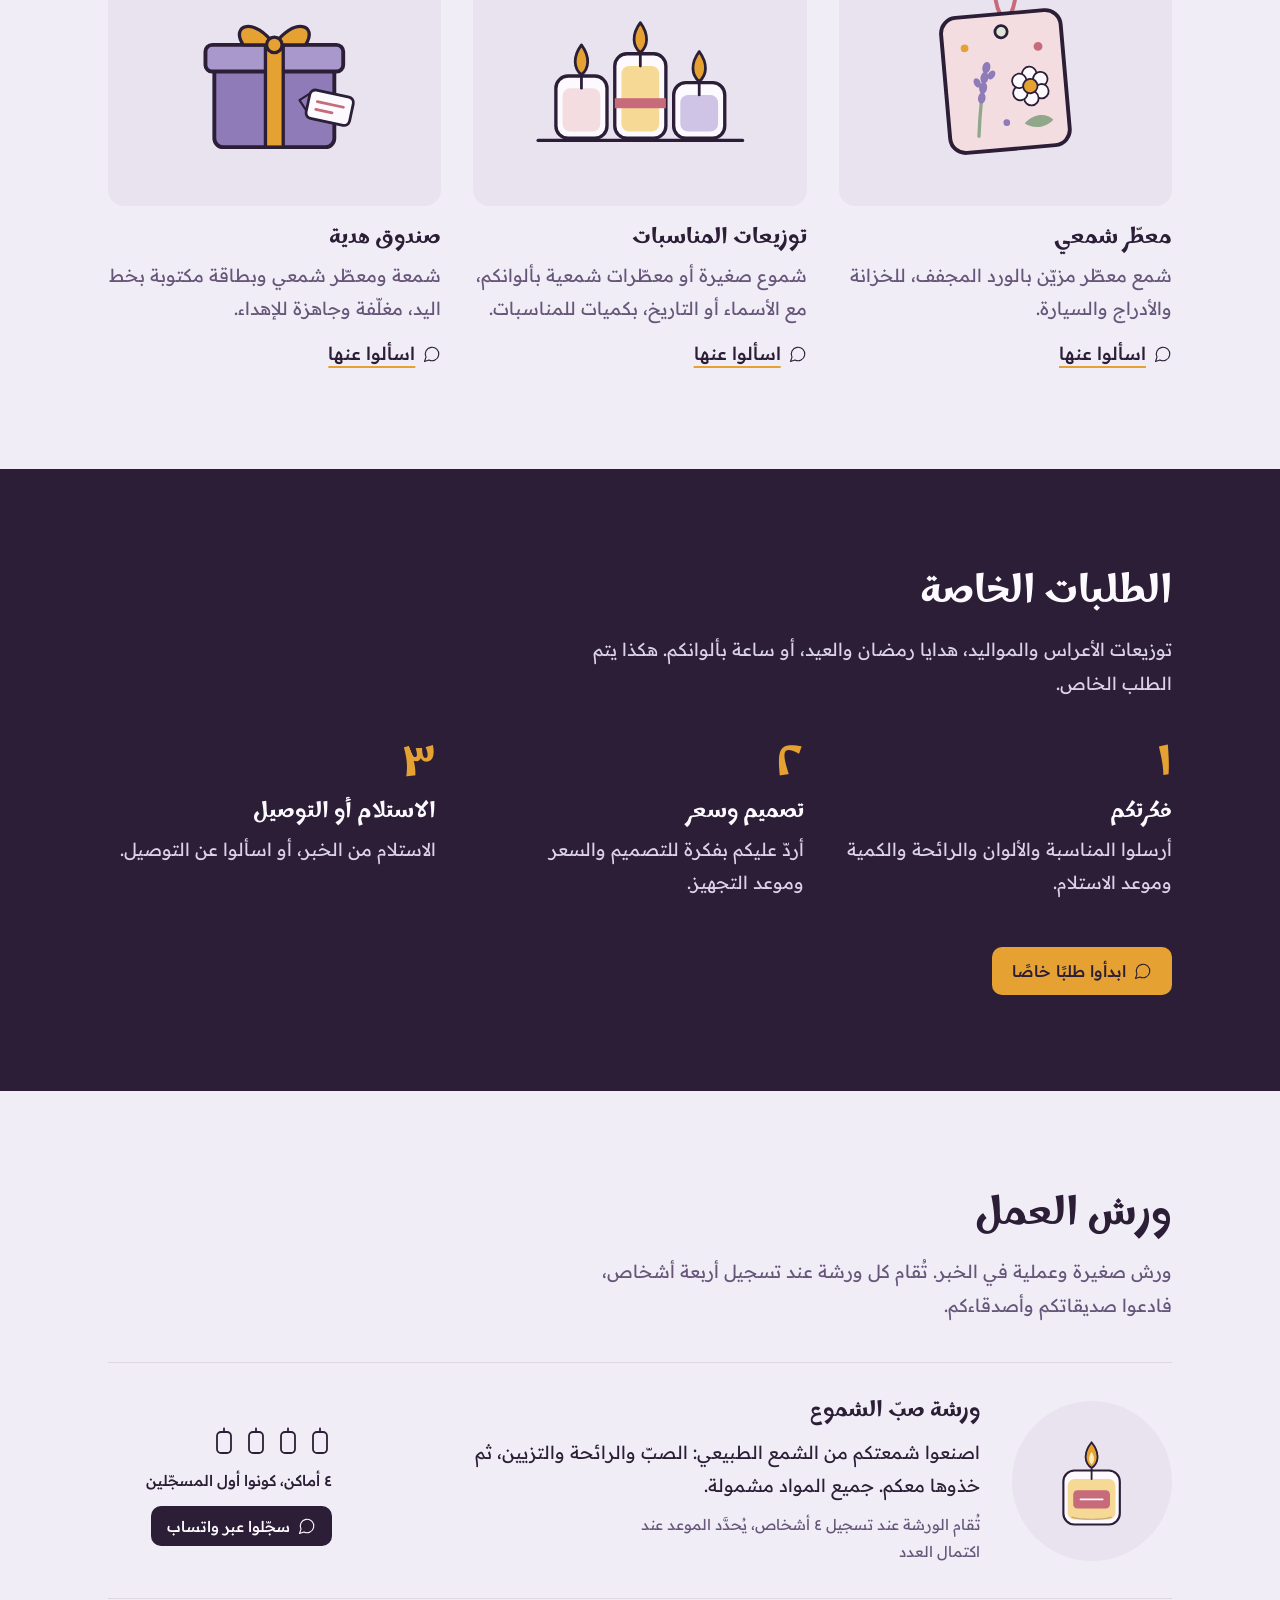
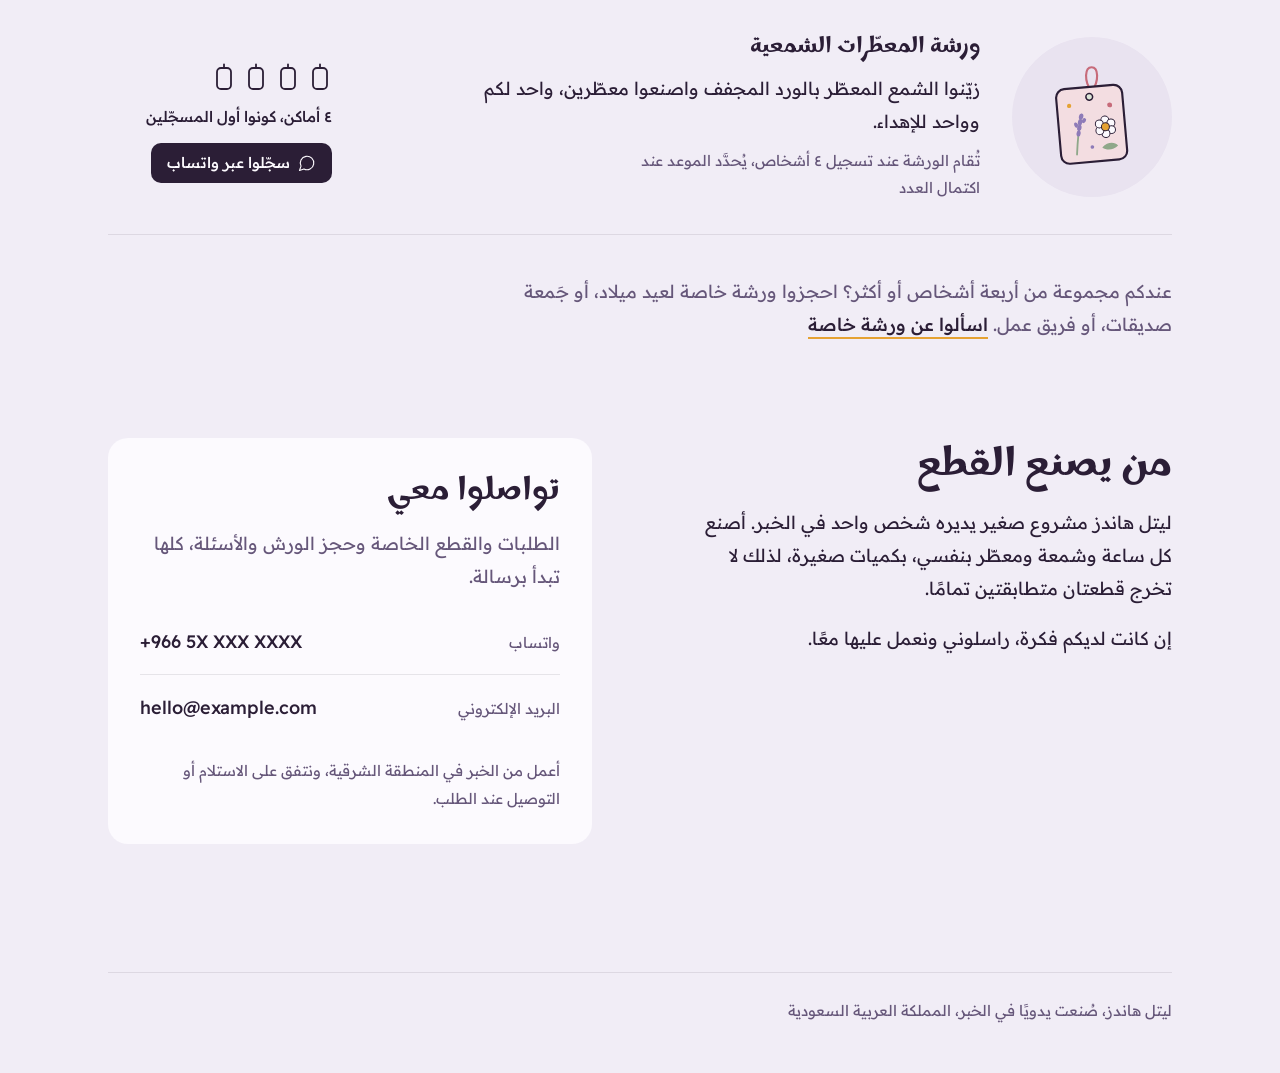
==== commit 38da835b: "Polish pass: quieter chrome, clock as the one rich moment - Spacing on a 4px scale; no double paddin" ====
--- a/ar/index.html
+++ b/ar/index.html
@@ -84,7 +84,7 @@
         <h1 id="hero-title">ليتل هاندز</h1>
         <p class="lede">ساعات مصنوعة يدويًا، وشموع من الشمع الطبيعي، ومعطّرات شمعية من الخبر. اطلبوا قطعة جاهزة، أو قطعة خاصة بكم، أو تعلّموا صنعها بأنفسكم.</p>
         <div class="actions">
-          <a class="btn" data-wa="general" href="https://wa.me/966000000000?text=%D9%85%D8%B1%D8%AD%D8%A8%D9%8B%D8%A7%20%D9%84%D9%8A%D8%AA%D9%84%20%D9%87%D8%A7%D9%86%D8%AF%D8%B2!%20%D8%B4%D8%A7%D9%87%D8%AF%D8%AA%20%D9%85%D9%88%D9%82%D8%B9%D9%83%D9%85%20%D9%88%D8%A3%D9%88%D8%AF%20%D8%A7%D9%84%D8%A7%D8%B3%D8%AA%D9%81%D8%B3%D8%A7%D8%B1%20%D8%B9%D9%86%20%D8%B7%D9%84%D8%A8." target="_blank" rel="noopener"><svg viewBox="0 0 24 24" aria-hidden="true" focusable="false"><path d="M12 3.2a8.8 8.8 0 0 0-7.6 13.2L3.2 20.8l4.5-1.2A8.8 8.8 0 1 0 12 3.2Z" fill="none" stroke="currentColor" stroke-width="2" stroke-linejoin="round"/><path d="M8.6 9.4c.3 2.4 2.4 4.6 5 5.2" fill="none" stroke="currentColor" stroke-width="2" stroke-linecap="round"/></svg>راسلوني على واتساب</a>
+          <a class="btn" data-wa="general" href="https://wa.me/966000000000?text=%D9%85%D8%B1%D8%AD%D8%A8%D9%8B%D8%A7%20%D9%84%D9%8A%D8%AA%D9%84%20%D9%87%D8%A7%D9%86%D8%AF%D8%B2!%20%D8%B4%D8%A7%D9%87%D8%AF%D8%AA%20%D9%85%D9%88%D9%82%D8%B9%D9%83%D9%85%20%D9%88%D8%A3%D9%88%D8%AF%20%D8%A7%D9%84%D8%A7%D8%B3%D8%AA%D9%81%D8%B3%D8%A7%D8%B1%20%D8%B9%D9%86%20%D8%B7%D9%84%D8%A8." target="_blank" rel="noopener"><svg viewBox="0 0 24 24" aria-hidden="true" focusable="false" fill="none" stroke="currentColor" stroke-width="1.5" stroke-linecap="round" stroke-linejoin="round"><path d="M7.9 20A9 9 0 1 0 4 16.1L2 22Z"/></svg>راسلوني على واتساب</a>
           <a class="text-link" href="#pieces">شاهدوا القطع</a>
         </div>
       </div>
@@ -97,24 +97,24 @@
       </figure>
     </section>
 
-    <section class="section" id="pieces" aria-labelledby="pieces-title">
+    <section class="section section--first" id="pieces" aria-labelledby="pieces-title">
       <h2 id="pieces-title">القطع</h2>
       <p class="section-intro">كل شيء يُصنع بكميات صغيرة، لذلك تتغير الألوان والروائح. اضغطوا على أي قطعة لتسألوا عن المتوفر الآن، أو لتطلبوا قطعة خاصة بكم.</p>
       <ul class="pieces" id="pieces-grid">
 <!-- pieces:start -->
-<li class="piece"><div class="art" style="background:#E4DCF0"><svg viewBox="0 0 240 200" aria-hidden="true" focusable="false"><use href="../assets/art.svg#wall-clock"></use></svg></div><h3>ساعة حائط</h3><p>كل وجه ساعة يُصنع يدويًا. اختاروا الألوان، والأرقام عربية أو إنجليزية.</p><a class="ask" href="https://wa.me/966000000000?text=%D9%85%D8%B1%D8%AD%D8%A8%D9%8B%D8%A7%20%D9%84%D9%8A%D8%AA%D9%84%20%D9%87%D8%A7%D9%86%D8%AF%D8%B2!%20%D8%A3%D9%88%D8%AF%20%D8%A7%D9%84%D8%A7%D8%B3%D8%AA%D9%81%D8%B3%D8%A7%D8%B1%20%D8%B9%D9%86%20%D8%B3%D8%A7%D8%B9%D8%A9%20%D8%AD%D8%A7%D8%A6%D8%B7." target="_blank" rel="noopener"><svg viewBox="0 0 24 24" aria-hidden="true" focusable="false"><path d="M12 3.2a8.8 8.8 0 0 0-7.6 13.2L3.2 20.8l4.5-1.2A8.8 8.8 0 1 0 12 3.2Z" fill="none" stroke="currentColor" stroke-width="2" stroke-linejoin="round"/><path d="M8.6 9.4c.3 2.4 2.4 4.6 5 5.2" fill="none" stroke="currentColor" stroke-width="2" stroke-linecap="round"/></svg><span>اسألوا عنها<span class="sr-only">: ساعة حائط</span></span></a></li>
-<li class="piece"><div class="art" style="background:#F3DDE1"><svg viewBox="0 0 240 200" aria-hidden="true" focusable="false"><use href="../assets/art.svg#desk-clock"></use></svg></div><h3>ساعة مكتب صغيرة</h3><p>ساعة صغيرة للمكتب أو الرف أو بجانب السرير. هدية جميلة للتخرج.</p><a class="ask" href="https://wa.me/966000000000?text=%D9%85%D8%B1%D8%AD%D8%A8%D9%8B%D8%A7%20%D9%84%D9%8A%D8%AA%D9%84%20%D9%87%D8%A7%D9%86%D8%AF%D8%B2!%20%D8%A3%D9%88%D8%AF%20%D8%A7%D9%84%D8%A7%D8%B3%D8%AA%D9%81%D8%B3%D8%A7%D8%B1%20%D8%B9%D9%86%20%D8%B3%D8%A7%D8%B9%D8%A9%20%D9%85%D9%83%D8%AA%D8%A8%20%D8%B5%D8%BA%D9%8A%D8%B1%D8%A9." target="_blank" rel="noopener"><svg viewBox="0 0 24 24" aria-hidden="true" focusable="false"><path d="M12 3.2a8.8 8.8 0 0 0-7.6 13.2L3.2 20.8l4.5-1.2A8.8 8.8 0 1 0 12 3.2Z" fill="none" stroke="currentColor" stroke-width="2" stroke-linejoin="round"/><path d="M8.6 9.4c.3 2.4 2.4 4.6 5 5.2" fill="none" stroke="currentColor" stroke-width="2" stroke-linecap="round"/></svg><span>اسألوا عنها<span class="sr-only">: ساعة مكتب صغيرة</span></span></a></li>
-<li class="piece"><div class="art" style="background:#F7E6C4"><svg viewBox="0 0 240 200" aria-hidden="true" focusable="false"><use href="../assets/art.svg#jar-candle"></use></svg></div><h3>شمعة من الشمع الطبيعي</h3><p>تُصب يدويًا في وعاء زجاجي. اسألوا عن الروائح المتوفرة هذا الشهر.</p><a class="ask" href="https://wa.me/966000000000?text=%D9%85%D8%B1%D8%AD%D8%A8%D9%8B%D8%A7%20%D9%84%D9%8A%D8%AA%D9%84%20%D9%87%D8%A7%D9%86%D8%AF%D8%B2!%20%D8%A3%D9%88%D8%AF%20%D8%A7%D9%84%D8%A7%D8%B3%D8%AA%D9%81%D8%B3%D8%A7%D8%B1%20%D8%B9%D9%86%20%D8%B4%D9%85%D8%B9%D8%A9%20%D9%85%D9%86%20%D8%A7%D9%84%D8%B4%D9%85%D8%B9%20%D8%A7%D9%84%D8%B7%D8%A8%D9%8A%D8%B9%D9%8A." target="_blank" rel="noopener"><svg viewBox="0 0 24 24" aria-hidden="true" focusable="false"><path d="M12 3.2a8.8 8.8 0 0 0-7.6 13.2L3.2 20.8l4.5-1.2A8.8 8.8 0 1 0 12 3.2Z" fill="none" stroke="currentColor" stroke-width="2" stroke-linejoin="round"/><path d="M8.6 9.4c.3 2.4 2.4 4.6 5 5.2" fill="none" stroke="currentColor" stroke-width="2" stroke-linecap="round"/></svg><span>اسألوا عنها<span class="sr-only">: شمعة من الشمع الطبيعي</span></span></a></li>
-<li class="piece"><div class="art" style="background:#DCE6D8"><svg viewBox="0 0 240 200" aria-hidden="true" focusable="false"><use href="../assets/art.svg#scent-pouch"></use></svg></div><h3>معطّر شمعي</h3><p>شمع معطّر مزيّن بالورد المجفف، للخزانة والأدراج والسيارة.</p><a class="ask" href="https://wa.me/966000000000?text=%D9%85%D8%B1%D8%AD%D8%A8%D9%8B%D8%A7%20%D9%84%D9%8A%D8%AA%D9%84%20%D9%87%D8%A7%D9%86%D8%AF%D8%B2!%20%D8%A3%D9%88%D8%AF%20%D8%A7%D9%84%D8%A7%D8%B3%D8%AA%D9%81%D8%B3%D8%A7%D8%B1%20%D8%B9%D9%86%20%D9%85%D8%B9%D8%B7%D9%91%D8%B1%20%D8%B4%D9%85%D8%B9%D9%8A." target="_blank" rel="noopener"><svg viewBox="0 0 24 24" aria-hidden="true" focusable="false"><path d="M12 3.2a8.8 8.8 0 0 0-7.6 13.2L3.2 20.8l4.5-1.2A8.8 8.8 0 1 0 12 3.2Z" fill="none" stroke="currentColor" stroke-width="2" stroke-linejoin="round"/><path d="M8.6 9.4c.3 2.4 2.4 4.6 5 5.2" fill="none" stroke="currentColor" stroke-width="2" stroke-linecap="round"/></svg><span>اسألوا عنها<span class="sr-only">: معطّر شمعي</span></span></a></li>
-<li class="piece"><div class="art" style="background:#E4DCF0"><svg viewBox="0 0 240 200" aria-hidden="true" focusable="false"><use href="../assets/art.svg#favours"></use></svg></div><h3>توزيعات المناسبات</h3><p>شموع صغيرة أو معطّرات شمعية بألوانكم، مع الأسماء أو التاريخ، بكميات للمناسبات.</p><a class="ask" href="https://wa.me/966000000000?text=%D9%85%D8%B1%D8%AD%D8%A8%D9%8B%D8%A7%20%D9%84%D9%8A%D8%AA%D9%84%20%D9%87%D8%A7%D9%86%D8%AF%D8%B2!%20%D8%A3%D9%88%D8%AF%20%D8%A7%D9%84%D8%A7%D8%B3%D8%AA%D9%81%D8%B3%D8%A7%D8%B1%20%D8%B9%D9%86%20%D8%AA%D9%88%D8%B2%D9%8A%D8%B9%D8%A7%D8%AA%20%D8%A7%D9%84%D9%85%D9%86%D8%A7%D8%B3%D8%A8%D8%A7%D8%AA." target="_blank" rel="noopener"><svg viewBox="0 0 24 24" aria-hidden="true" focusable="false"><path d="M12 3.2a8.8 8.8 0 0 0-7.6 13.2L3.2 20.8l4.5-1.2A8.8 8.8 0 1 0 12 3.2Z" fill="none" stroke="currentColor" stroke-width="2" stroke-linejoin="round"/><path d="M8.6 9.4c.3 2.4 2.4 4.6 5 5.2" fill="none" stroke="currentColor" stroke-width="2" stroke-linecap="round"/></svg><span>اسألوا عنها<span class="sr-only">: توزيعات المناسبات</span></span></a></li>
-<li class="piece"><div class="art" style="background:#F3DDE1"><svg viewBox="0 0 240 200" aria-hidden="true" focusable="false"><use href="../assets/art.svg#gift-box"></use></svg></div><h3>صندوق هدية</h3><p>شمعة ومعطّر شمعي وبطاقة مكتوبة بخط اليد، مغلّفة وجاهزة للإهداء.</p><a class="ask" href="https://wa.me/966000000000?text=%D9%85%D8%B1%D8%AD%D8%A8%D9%8B%D8%A7%20%D9%84%D9%8A%D8%AA%D9%84%20%D9%87%D8%A7%D9%86%D8%AF%D8%B2!%20%D8%A3%D9%88%D8%AF%20%D8%A7%D9%84%D8%A7%D8%B3%D8%AA%D9%81%D8%B3%D8%A7%D8%B1%20%D8%B9%D9%86%20%D8%B5%D9%86%D8%AF%D9%88%D9%82%20%D9%87%D8%AF%D9%8A%D8%A9." target="_blank" rel="noopener"><svg viewBox="0 0 24 24" aria-hidden="true" focusable="false"><path d="M12 3.2a8.8 8.8 0 0 0-7.6 13.2L3.2 20.8l4.5-1.2A8.8 8.8 0 1 0 12 3.2Z" fill="none" stroke="currentColor" stroke-width="2" stroke-linejoin="round"/><path d="M8.6 9.4c.3 2.4 2.4 4.6 5 5.2" fill="none" stroke="currentColor" stroke-width="2" stroke-linecap="round"/></svg><span>اسألوا عنها<span class="sr-only">: صندوق هدية</span></span></a></li>
+<li class="piece"><div class="art"><svg viewBox="0 0 240 200" aria-hidden="true" focusable="false"><use href="../assets/art.svg#wall-clock"></use></svg></div><h3>ساعة حائط</h3><p>كل وجه ساعة يُصنع يدويًا. اختاروا الألوان، والأرقام عربية أو إنجليزية.</p><a class="ask" href="https://wa.me/966000000000?text=%D9%85%D8%B1%D8%AD%D8%A8%D9%8B%D8%A7%20%D9%84%D9%8A%D8%AA%D9%84%20%D9%87%D8%A7%D9%86%D8%AF%D8%B2!%20%D8%A3%D9%88%D8%AF%20%D8%A7%D9%84%D8%A7%D8%B3%D8%AA%D9%81%D8%B3%D8%A7%D8%B1%20%D8%B9%D9%86%20%D8%B3%D8%A7%D8%B9%D8%A9%20%D8%AD%D8%A7%D8%A6%D8%B7." target="_blank" rel="noopener"><svg viewBox="0 0 24 24" aria-hidden="true" focusable="false" fill="none" stroke="currentColor" stroke-width="1.5" stroke-linecap="round" stroke-linejoin="round"><path d="M7.9 20A9 9 0 1 0 4 16.1L2 22Z"/></svg><span>اسألوا عنها<span class="sr-only">: ساعة حائط</span></span></a></li>
+<li class="piece"><div class="art"><svg viewBox="0 0 240 200" aria-hidden="true" focusable="false"><use href="../assets/art.svg#desk-clock"></use></svg></div><h3>ساعة مكتب صغيرة</h3><p>ساعة صغيرة للمكتب أو الرف أو بجانب السرير. هدية جميلة للتخرج.</p><a class="ask" href="https://wa.me/966000000000?text=%D9%85%D8%B1%D8%AD%D8%A8%D9%8B%D8%A7%20%D9%84%D9%8A%D8%AA%D9%84%20%D9%87%D8%A7%D9%86%D8%AF%D8%B2!%20%D8%A3%D9%88%D8%AF%20%D8%A7%D9%84%D8%A7%D8%B3%D8%AA%D9%81%D8%B3%D8%A7%D8%B1%20%D8%B9%D9%86%20%D8%B3%D8%A7%D8%B9%D8%A9%20%D9%85%D9%83%D8%AA%D8%A8%20%D8%B5%D8%BA%D9%8A%D8%B1%D8%A9." target="_blank" rel="noopener"><svg viewBox="0 0 24 24" aria-hidden="true" focusable="false" fill="none" stroke="currentColor" stroke-width="1.5" stroke-linecap="round" stroke-linejoin="round"><path d="M7.9 20A9 9 0 1 0 4 16.1L2 22Z"/></svg><span>اسألوا عنها<span class="sr-only">: ساعة مكتب صغيرة</span></span></a></li>
+<li class="piece"><div class="art"><svg viewBox="0 0 240 200" aria-hidden="true" focusable="false"><use href="../assets/art.svg#jar-candle"></use></svg></div><h3>شمعة من الشمع الطبيعي</h3><p>تُصب يدويًا في وعاء زجاجي. اسألوا عن الروائح المتوفرة هذا الشهر.</p><a class="ask" href="https://wa.me/966000000000?text=%D9%85%D8%B1%D8%AD%D8%A8%D9%8B%D8%A7%20%D9%84%D9%8A%D8%AA%D9%84%20%D9%87%D8%A7%D9%86%D8%AF%D8%B2!%20%D8%A3%D9%88%D8%AF%20%D8%A7%D9%84%D8%A7%D8%B3%D8%AA%D9%81%D8%B3%D8%A7%D8%B1%20%D8%B9%D9%86%20%D8%B4%D9%85%D8%B9%D8%A9%20%D9%85%D9%86%20%D8%A7%D9%84%D8%B4%D9%85%D8%B9%20%D8%A7%D9%84%D8%B7%D8%A8%D9%8A%D8%B9%D9%8A." target="_blank" rel="noopener"><svg viewBox="0 0 24 24" aria-hidden="true" focusable="false" fill="none" stroke="currentColor" stroke-width="1.5" stroke-linecap="round" stroke-linejoin="round"><path d="M7.9 20A9 9 0 1 0 4 16.1L2 22Z"/></svg><span>اسألوا عنها<span class="sr-only">: شمعة من الشمع الطبيعي</span></span></a></li>
+<li class="piece"><div class="art"><svg viewBox="0 0 240 200" aria-hidden="true" focusable="false"><use href="../assets/art.svg#scent-pouch"></use></svg></div><h3>معطّر شمعي</h3><p>شمع معطّر مزيّن بالورد المجفف، للخزانة والأدراج والسيارة.</p><a class="ask" href="https://wa.me/966000000000?text=%D9%85%D8%B1%D8%AD%D8%A8%D9%8B%D8%A7%20%D9%84%D9%8A%D8%AA%D9%84%20%D9%87%D8%A7%D9%86%D8%AF%D8%B2!%20%D8%A3%D9%88%D8%AF%20%D8%A7%D9%84%D8%A7%D8%B3%D8%AA%D9%81%D8%B3%D8%A7%D8%B1%20%D8%B9%D9%86%20%D9%85%D8%B9%D8%B7%D9%91%D8%B1%20%D8%B4%D9%85%D8%B9%D9%8A." target="_blank" rel="noopener"><svg viewBox="0 0 24 24" aria-hidden="true" focusable="false" fill="none" stroke="currentColor" stroke-width="1.5" stroke-linecap="round" stroke-linejoin="round"><path d="M7.9 20A9 9 0 1 0 4 16.1L2 22Z"/></svg><span>اسألوا عنها<span class="sr-only">: معطّر شمعي</span></span></a></li>
+<li class="piece"><div class="art"><svg viewBox="0 0 240 200" aria-hidden="true" focusable="false"><use href="../assets/art.svg#favours"></use></svg></div><h3>توزيعات المناسبات</h3><p>شموع صغيرة أو معطّرات شمعية بألوانكم، مع الأسماء أو التاريخ، بكميات للمناسبات.</p><a class="ask" href="https://wa.me/966000000000?text=%D9%85%D8%B1%D8%AD%D8%A8%D9%8B%D8%A7%20%D9%84%D9%8A%D8%AA%D9%84%20%D9%87%D8%A7%D9%86%D8%AF%D8%B2!%20%D8%A3%D9%88%D8%AF%20%D8%A7%D9%84%D8%A7%D8%B3%D8%AA%D9%81%D8%B3%D8%A7%D8%B1%20%D8%B9%D9%86%20%D8%AA%D9%88%D8%B2%D9%8A%D8%B9%D8%A7%D8%AA%20%D8%A7%D9%84%D9%85%D9%86%D8%A7%D8%B3%D8%A8%D8%A7%D8%AA." target="_blank" rel="noopener"><svg viewBox="0 0 24 24" aria-hidden="true" focusable="false" fill="none" stroke="currentColor" stroke-width="1.5" stroke-linecap="round" stroke-linejoin="round"><path d="M7.9 20A9 9 0 1 0 4 16.1L2 22Z"/></svg><span>اسألوا عنها<span class="sr-only">: توزيعات المناسبات</span></span></a></li>
+<li class="piece"><div class="art"><svg viewBox="0 0 240 200" aria-hidden="true" focusable="false"><use href="../assets/art.svg#gift-box"></use></svg></div><h3>صندوق هدية</h3><p>شمعة ومعطّر شمعي وبطاقة مكتوبة بخط اليد، مغلّفة وجاهزة للإهداء.</p><a class="ask" href="https://wa.me/966000000000?text=%D9%85%D8%B1%D8%AD%D8%A8%D9%8B%D8%A7%20%D9%84%D9%8A%D8%AA%D9%84%20%D9%87%D8%A7%D9%86%D8%AF%D8%B2!%20%D8%A3%D9%88%D8%AF%20%D8%A7%D9%84%D8%A7%D8%B3%D8%AA%D9%81%D8%B3%D8%A7%D8%B1%20%D8%B9%D9%86%20%D8%B5%D9%86%D8%AF%D9%88%D9%82%20%D9%87%D8%AF%D9%8A%D8%A9." target="_blank" rel="noopener"><svg viewBox="0 0 24 24" aria-hidden="true" focusable="false" fill="none" stroke="currentColor" stroke-width="1.5" stroke-linecap="round" stroke-linejoin="round"><path d="M7.9 20A9 9 0 1 0 4 16.1L2 22Z"/></svg><span>اسألوا عنها<span class="sr-only">: صندوق هدية</span></span></a></li>
 <!-- pieces:end -->
       </ul>
     </section>
 
     <section class="band" id="custom" aria-labelledby="custom-title">
       <div class="section">
-        <h2 id="custom-title">حسب الطلب</h2>
+        <h2 id="custom-title">الطلبات الخاصة</h2>
         <p class="section-intro">توزيعات الأعراس والمواليد، هدايا رمضان والعيد، أو ساعة بألوانكم. هكذا يتم الطلب الخاص.</p>
         <ol class="steps">
           <li class="step">
@@ -133,7 +133,7 @@
             <p>الاستلام من الخبر، أو اسألوا عن التوصيل.</p>
           </li>
         </ol>
-        <a class="btn btn-honey" data-wa="custom" href="https://wa.me/966000000000?text=%D9%85%D8%B1%D8%AD%D8%A8%D9%8B%D8%A7%20%D9%84%D9%8A%D8%AA%D9%84%20%D9%87%D8%A7%D9%86%D8%AF%D8%B2!%20%D8%A3%D9%88%D8%AF%20%D8%B7%D9%84%D8%A8%20%D9%82%D8%B7%D8%B9%D8%A9%20%D8%AE%D8%A7%D8%B5%D8%A9.%0A%D8%A7%D9%84%D9%85%D9%86%D8%A7%D8%B3%D8%A8%D8%A9%3A%0A%D8%A7%D9%84%D8%A3%D9%84%D9%88%D8%A7%D9%86%3A%0A%D8%A7%D9%84%D9%83%D9%85%D9%8A%D8%A9%3A%0A%D9%85%D9%88%D8%B9%D8%AF%20%D8%A7%D9%84%D8%A7%D8%B3%D8%AA%D9%84%D8%A7%D9%85%3A" target="_blank" rel="noopener"><svg viewBox="0 0 24 24" aria-hidden="true" focusable="false"><path d="M12 3.2a8.8 8.8 0 0 0-7.6 13.2L3.2 20.8l4.5-1.2A8.8 8.8 0 1 0 12 3.2Z" fill="none" stroke="currentColor" stroke-width="2" stroke-linejoin="round"/><path d="M8.6 9.4c.3 2.4 2.4 4.6 5 5.2" fill="none" stroke="currentColor" stroke-width="2" stroke-linecap="round"/></svg>ابدأوا طلبًا خاصًا</a>
+        <a class="btn btn-honey" data-wa="custom" href="https://wa.me/966000000000?text=%D9%85%D8%B1%D8%AD%D8%A8%D9%8B%D8%A7%20%D9%84%D9%8A%D8%AA%D9%84%20%D9%87%D8%A7%D9%86%D8%AF%D8%B2!%20%D8%A3%D9%88%D8%AF%20%D8%B7%D9%84%D8%A8%20%D9%82%D8%B7%D8%B9%D8%A9%20%D8%AE%D8%A7%D8%B5%D8%A9.%0A%D8%A7%D9%84%D9%85%D9%86%D8%A7%D8%B3%D8%A8%D8%A9%3A%0A%D8%A7%D9%84%D8%A3%D9%84%D9%88%D8%A7%D9%86%3A%0A%D8%A7%D9%84%D9%83%D9%85%D9%8A%D8%A9%3A%0A%D9%85%D9%88%D8%B9%D8%AF%20%D8%A7%D9%84%D8%A7%D8%B3%D8%AA%D9%84%D8%A7%D9%85%3A" target="_blank" rel="noopener"><svg viewBox="0 0 24 24" aria-hidden="true" focusable="false" fill="none" stroke="currentColor" stroke-width="1.5" stroke-linecap="round" stroke-linejoin="round"><path d="M7.9 20A9 9 0 1 0 4 16.1L2 22Z"/></svg>ابدأوا طلبًا خاصًا</a>
       </div>
     </section>
 
@@ -142,8 +142,8 @@
       <p class="section-intro">ورش صغيرة وعملية في الخبر. تُقام كل ورشة عند تسجيل أربعة أشخاص، فادعوا صديقاتكم وأصدقاءكم.</p>
       <ul class="workshops" id="workshops-list">
 <!-- workshops:start -->
-<li class="workshop"><div class="art" style="background:#F7E6C4"><svg viewBox="0 0 240 200" aria-hidden="true" focusable="false"><use href="../assets/art.svg#jar-candle"></use></svg></div><div class="workshop-body"><h3>ورشة صبّ الشموع</h3><p>اصنعوا شمعتكم من الشمع الطبيعي: الصبّ والرائحة والتزيين، ثم خذوها معكم. جميع المواد مشمولة.</p><p class="workshop-meta">تُقام الورشة عند تسجيل ٤ أشخاص، يُحدَّد الموعد عند اكتمال العدد</p></div><div class="workshop-join"><div class="meter" role="img" aria-label="٤ أماكن. كونوا أول المسجّلين."><svg viewBox="0 0 24 40" aria-hidden="true" focusable="false"><path d="M12 13.5V17" stroke="#2B1E36" stroke-width="1.8" stroke-linecap="round"/><rect x="5" y="17" width="14" height="21" rx="4" fill="none" stroke="#2B1E36" stroke-width="1.8"/></svg><svg viewBox="0 0 24 40" aria-hidden="true" focusable="false"><path d="M12 13.5V17" stroke="#2B1E36" stroke-width="1.8" stroke-linecap="round"/><rect x="5" y="17" width="14" height="21" rx="4" fill="none" stroke="#2B1E36" stroke-width="1.8"/></svg><svg viewBox="0 0 24 40" aria-hidden="true" focusable="false"><path d="M12 13.5V17" stroke="#2B1E36" stroke-width="1.8" stroke-linecap="round"/><rect x="5" y="17" width="14" height="21" rx="4" fill="none" stroke="#2B1E36" stroke-width="1.8"/></svg><svg viewBox="0 0 24 40" aria-hidden="true" focusable="false"><path d="M12 13.5V17" stroke="#2B1E36" stroke-width="1.8" stroke-linecap="round"/><rect x="5" y="17" width="14" height="21" rx="4" fill="none" stroke="#2B1E36" stroke-width="1.8"/></svg></div><p class="meter-label">٤ أماكن. كونوا أول المسجّلين.</p><a class="btn btn-small" href="https://wa.me/966000000000?text=%D9%85%D8%B1%D8%AD%D8%A8%D9%8B%D8%A7%20%D9%84%D9%8A%D8%AA%D9%84%20%D9%87%D8%A7%D9%86%D8%AF%D8%B2!%20%D8%A3%D9%88%D8%AF%20%D8%A7%D9%84%D8%AA%D8%B3%D8%AC%D9%8A%D9%84%20%D9%81%D9%8A%20%D9%88%D8%B1%D8%B4%D8%A9%20%D8%B5%D8%A8%D9%91%20%D8%A7%D9%84%D8%B4%D9%85%D9%88%D8%B9.%0A%D8%B9%D8%AF%D8%AF%20%D8%A7%D9%84%D8%A3%D8%B4%D8%AE%D8%A7%D8%B5%3A%0A%D8%A7%D9%84%D8%A3%D9%8A%D8%A7%D9%85%20%D8%A7%D9%84%D9%85%D9%86%D8%A7%D8%B3%D8%A8%D8%A9%20%D9%84%D9%8A%3A" target="_blank" rel="noopener"><svg viewBox="0 0 24 24" aria-hidden="true" focusable="false"><path d="M12 3.2a8.8 8.8 0 0 0-7.6 13.2L3.2 20.8l4.5-1.2A8.8 8.8 0 1 0 12 3.2Z" fill="none" stroke="currentColor" stroke-width="2" stroke-linejoin="round"/><path d="M8.6 9.4c.3 2.4 2.4 4.6 5 5.2" fill="none" stroke="currentColor" stroke-width="2" stroke-linecap="round"/></svg><span>سجّلوا عبر واتساب<span class="sr-only">: ورشة صبّ الشموع</span></span></a></div></li>
-<li class="workshop"><div class="art" style="background:#DCE6D8"><svg viewBox="0 0 240 200" aria-hidden="true" focusable="false"><use href="../assets/art.svg#scent-pouch"></use></svg></div><div class="workshop-body"><h3>ورشة المعطّرات الشمعية</h3><p>زيّنوا الشمع المعطّر بالورد المجفف واصنعوا معطّرين، واحد لكم وواحد للإهداء.</p><p class="workshop-meta">تُقام الورشة عند تسجيل ٤ أشخاص، يُحدَّد الموعد عند اكتمال العدد</p></div><div class="workshop-join"><div class="meter" role="img" aria-label="٤ أماكن. كونوا أول المسجّلين."><svg viewBox="0 0 24 40" aria-hidden="true" focusable="false"><path d="M12 13.5V17" stroke="#2B1E36" stroke-width="1.8" stroke-linecap="round"/><rect x="5" y="17" width="14" height="21" rx="4" fill="none" stroke="#2B1E36" stroke-width="1.8"/></svg><svg viewBox="0 0 24 40" aria-hidden="true" focusable="false"><path d="M12 13.5V17" stroke="#2B1E36" stroke-width="1.8" stroke-linecap="round"/><rect x="5" y="17" width="14" height="21" rx="4" fill="none" stroke="#2B1E36" stroke-width="1.8"/></svg><svg viewBox="0 0 24 40" aria-hidden="true" focusable="false"><path d="M12 13.5V17" stroke="#2B1E36" stroke-width="1.8" stroke-linecap="round"/><rect x="5" y="17" width="14" height="21" rx="4" fill="none" stroke="#2B1E36" stroke-width="1.8"/></svg><svg viewBox="0 0 24 40" aria-hidden="true" focusable="false"><path d="M12 13.5V17" stroke="#2B1E36" stroke-width="1.8" stroke-linecap="round"/><rect x="5" y="17" width="14" height="21" rx="4" fill="none" stroke="#2B1E36" stroke-width="1.8"/></svg></div><p class="meter-label">٤ أماكن. كونوا أول المسجّلين.</p><a class="btn btn-small" href="https://wa.me/966000000000?text=%D9%85%D8%B1%D8%AD%D8%A8%D9%8B%D8%A7%20%D9%84%D9%8A%D8%AA%D9%84%20%D9%87%D8%A7%D9%86%D8%AF%D8%B2!%20%D8%A3%D9%88%D8%AF%20%D8%A7%D9%84%D8%AA%D8%B3%D8%AC%D9%8A%D9%84%20%D9%81%D9%8A%20%D9%88%D8%B1%D8%B4%D8%A9%20%D8%A7%D9%84%D9%85%D8%B9%D8%B7%D9%91%D8%B1%D8%A7%D8%AA%20%D8%A7%D9%84%D8%B4%D9%85%D8%B9%D9%8A%D8%A9.%0A%D8%B9%D8%AF%D8%AF%20%D8%A7%D9%84%D8%A3%D8%B4%D8%AE%D8%A7%D8%B5%3A%0A%D8%A7%D9%84%D8%A3%D9%8A%D8%A7%D9%85%20%D8%A7%D9%84%D9%85%D9%86%D8%A7%D8%B3%D8%A8%D8%A9%20%D9%84%D9%8A%3A" target="_blank" rel="noopener"><svg viewBox="0 0 24 24" aria-hidden="true" focusable="false"><path d="M12 3.2a8.8 8.8 0 0 0-7.6 13.2L3.2 20.8l4.5-1.2A8.8 8.8 0 1 0 12 3.2Z" fill="none" stroke="currentColor" stroke-width="2" stroke-linejoin="round"/><path d="M8.6 9.4c.3 2.4 2.4 4.6 5 5.2" fill="none" stroke="currentColor" stroke-width="2" stroke-linecap="round"/></svg><span>سجّلوا عبر واتساب<span class="sr-only">: ورشة المعطّرات الشمعية</span></span></a></div></li>
+<li class="workshop"><div class="art"><svg viewBox="0 0 240 200" aria-hidden="true" focusable="false"><use href="../assets/art.svg#jar-candle"></use></svg></div><div class="workshop-body"><h3>ورشة صبّ الشموع</h3><p>اصنعوا شمعتكم من الشمع الطبيعي: الصبّ والرائحة والتزيين، ثم خذوها معكم. جميع المواد مشمولة.</p><p class="workshop-meta">تُقام الورشة عند تسجيل ٤ أشخاص، يُحدَّد الموعد عند اكتمال العدد</p></div><div class="workshop-join"><div class="meter" role="img" aria-label="٤ أماكن، كونوا أول المسجّلين"><svg viewBox="0 0 24 40" aria-hidden="true" focusable="false"><path d="M12 13.5V17" stroke="#2B1E36" stroke-width="1.8" stroke-linecap="round"/><rect x="5" y="17" width="14" height="21" rx="4" fill="none" stroke="#2B1E36" stroke-width="1.8"/></svg><svg viewBox="0 0 24 40" aria-hidden="true" focusable="false"><path d="M12 13.5V17" stroke="#2B1E36" stroke-width="1.8" stroke-linecap="round"/><rect x="5" y="17" width="14" height="21" rx="4" fill="none" stroke="#2B1E36" stroke-width="1.8"/></svg><svg viewBox="0 0 24 40" aria-hidden="true" focusable="false"><path d="M12 13.5V17" stroke="#2B1E36" stroke-width="1.8" stroke-linecap="round"/><rect x="5" y="17" width="14" height="21" rx="4" fill="none" stroke="#2B1E36" stroke-width="1.8"/></svg><svg viewBox="0 0 24 40" aria-hidden="true" focusable="false"><path d="M12 13.5V17" stroke="#2B1E36" stroke-width="1.8" stroke-linecap="round"/><rect x="5" y="17" width="14" height="21" rx="4" fill="none" stroke="#2B1E36" stroke-width="1.8"/></svg></div><p class="meter-label">٤ أماكن، كونوا أول المسجّلين</p><a class="btn btn-small" href="https://wa.me/966000000000?text=%D9%85%D8%B1%D8%AD%D8%A8%D9%8B%D8%A7%20%D9%84%D9%8A%D8%AA%D9%84%20%D9%87%D8%A7%D9%86%D8%AF%D8%B2!%20%D8%A3%D9%88%D8%AF%20%D8%A7%D9%84%D8%AA%D8%B3%D8%AC%D9%8A%D9%84%20%D9%81%D9%8A%20%D9%88%D8%B1%D8%B4%D8%A9%20%D8%B5%D8%A8%D9%91%20%D8%A7%D9%84%D8%B4%D9%85%D9%88%D8%B9.%0A%D8%B9%D8%AF%D8%AF%20%D8%A7%D9%84%D8%A3%D8%B4%D8%AE%D8%A7%D8%B5%3A%0A%D8%A7%D9%84%D8%A3%D9%8A%D8%A7%D9%85%20%D8%A7%D9%84%D9%85%D9%86%D8%A7%D8%B3%D8%A8%D8%A9%20%D9%84%D9%8A%3A" target="_blank" rel="noopener"><svg viewBox="0 0 24 24" aria-hidden="true" focusable="false" fill="none" stroke="currentColor" stroke-width="1.5" stroke-linecap="round" stroke-linejoin="round"><path d="M7.9 20A9 9 0 1 0 4 16.1L2 22Z"/></svg><span>سجّلوا عبر واتساب<span class="sr-only">: ورشة صبّ الشموع</span></span></a></div></li>
+<li class="workshop"><div class="art"><svg viewBox="0 0 240 200" aria-hidden="true" focusable="false"><use href="../assets/art.svg#scent-pouch"></use></svg></div><div class="workshop-body"><h3>ورشة المعطّرات الشمعية</h3><p>زيّنوا الشمع المعطّر بالورد المجفف واصنعوا معطّرين، واحد لكم وواحد للإهداء.</p><p class="workshop-meta">تُقام الورشة عند تسجيل ٤ أشخاص، يُحدَّد الموعد عند اكتمال العدد</p></div><div class="workshop-join"><div class="meter" role="img" aria-label="٤ أماكن، كونوا أول المسجّلين"><svg viewBox="0 0 24 40" aria-hidden="true" focusable="false"><path d="M12 13.5V17" stroke="#2B1E36" stroke-width="1.8" stroke-linecap="round"/><rect x="5" y="17" width="14" height="21" rx="4" fill="none" stroke="#2B1E36" stroke-width="1.8"/></svg><svg viewBox="0 0 24 40" aria-hidden="true" focusable="false"><path d="M12 13.5V17" stroke="#2B1E36" stroke-width="1.8" stroke-linecap="round"/><rect x="5" y="17" width="14" height="21" rx="4" fill="none" stroke="#2B1E36" stroke-width="1.8"/></svg><svg viewBox="0 0 24 40" aria-hidden="true" focusable="false"><path d="M12 13.5V17" stroke="#2B1E36" stroke-width="1.8" stroke-linecap="round"/><rect x="5" y="17" width="14" height="21" rx="4" fill="none" stroke="#2B1E36" stroke-width="1.8"/></svg><svg viewBox="0 0 24 40" aria-hidden="true" focusable="false"><path d="M12 13.5V17" stroke="#2B1E36" stroke-width="1.8" stroke-linecap="round"/><rect x="5" y="17" width="14" height="21" rx="4" fill="none" stroke="#2B1E36" stroke-width="1.8"/></svg></div><p class="meter-label">٤ أماكن، كونوا أول المسجّلين</p><a class="btn btn-small" href="https://wa.me/966000000000?text=%D9%85%D8%B1%D8%AD%D8%A8%D9%8B%D8%A7%20%D9%84%D9%8A%D8%AA%D9%84%20%D9%87%D8%A7%D9%86%D8%AF%D8%B2!%20%D8%A3%D9%88%D8%AF%20%D8%A7%D9%84%D8%AA%D8%B3%D8%AC%D9%8A%D9%84%20%D9%81%D9%8A%20%D9%88%D8%B1%D8%B4%D8%A9%20%D8%A7%D9%84%D9%85%D8%B9%D8%B7%D9%91%D8%B1%D8%A7%D8%AA%20%D8%A7%D9%84%D8%B4%D9%85%D8%B9%D9%8A%D8%A9.%0A%D8%B9%D8%AF%D8%AF%20%D8%A7%D9%84%D8%A3%D8%B4%D8%AE%D8%A7%D8%B5%3A%0A%D8%A7%D9%84%D8%A3%D9%8A%D8%A7%D9%85%20%D8%A7%D9%84%D9%85%D9%86%D8%A7%D8%B3%D8%A8%D8%A9%20%D9%84%D9%8A%3A" target="_blank" rel="noopener"><svg viewBox="0 0 24 24" aria-hidden="true" focusable="false" fill="none" stroke="currentColor" stroke-width="1.5" stroke-linecap="round" stroke-linejoin="round"><path d="M7.9 20A9 9 0 1 0 4 16.1L2 22Z"/></svg><span>سجّلوا عبر واتساب<span class="sr-only">: ورشة المعطّرات الشمعية</span></span></a></div></li>
 <!-- workshops:end -->
       </ul>
       <p class="private-note">عندكم مجموعة من أربعة أشخاص أو أكثر؟ احجزوا ورشة خاصة لعيد ميلاد، أو جَمعة صديقات، أو فريق عمل. <a class="text-link" data-wa="private" href="https://wa.me/966000000000?text=%D9%85%D8%B1%D8%AD%D8%A8%D9%8B%D8%A7%20%D9%84%D9%8A%D8%AA%D9%84%20%D9%87%D8%A7%D9%86%D8%AF%D8%B2!%20%D8%A3%D9%88%D8%AF%20%D8%AD%D8%AC%D8%B2%20%D9%88%D8%B1%D8%B4%D8%A9%20%D8%AE%D8%A7%D8%B5%D8%A9%20%D9%84%D9%85%D8%AC%D9%85%D9%88%D8%B9%D8%A9.%0A%D8%A7%D9%84%D9%88%D8%B1%D8%B4%D8%A9%3A%0A%D8%B9%D8%AF%D8%AF%20%D8%A7%D9%84%D8%A3%D8%B4%D8%AE%D8%A7%D8%B5%3A%0A%D8%A7%D9%84%D9%85%D9%86%D8%A7%D8%B3%D8%A8%D8%A9%20%D9%88%D8%A7%D9%84%D8%AA%D8%A7%D8%B1%D9%8A%D8%AE%3A" target="_blank" rel="noopener">اسألوا عن ورشة خاصة</a></p>
@@ -170,7 +170,7 @@
   </main>
 
   <footer class="site-footer">
-    <p>ليتل هاندز، الخبر، المملكة العربية السعودية. كل قطعة مصنوعة يدويًا، ٢٠٢٦.</p>
+    <p>ليتل هاندز، صُنعت يدويًا في الخبر، المملكة العربية السعودية</p>
   </footer>
 </body>
 </html>
--- a/assets/styles.css
+++ b/assets/styles.css
@@ -1,26 +1,36 @@
 /* Little Hands — styles
-   Palette from her materials: lavender wax, plum ink, beeswax honey, dried rose. */
+   Direction: a one-woman craft studio in Al Khobar. Calm lavender-wax surfaces,
+   plum ink, one honey accent (the colour of the clock's little hand).
+   The clock is the one rich moment; everything around it stays quiet.
+   Spacing sits on a 4px scale: 4 8 12 16 20 24 32 40 48 64 96. */
 :root {
-  --wax: #F1EDF6;
-  --milk: #FCFAFE;
-  --ink: #2B1E36;
-  --ink-soft: #66577A;
-  --ink-on-dark: #DCD2E8;
+  /* neutral ramp, tinted toward lavender wax */
+  --wax: #F1EDF6;          /* page */
+  --milk: #FCFAFE;         /* card */
+  --tile: #E9E3F0;         /* raised: behind drawings and photos */
+  --ink: #2B1E36;          /* primary text */
+  --ink-soft: #66577A;     /* secondary text */
+  --ink-on-dark: #DCD2E8;  /* secondary text on the plum band */
+  --hairline: rgba(43, 30, 54, .1);
+  --hairline-on-dark: rgba(252, 250, 254, .14);
+  /* one accent, from beeswax */
   --honey: #E5A233;
-  --honey-pale: #F7E6C4;
-  --rose: #C76B7A;
-  --rose-pale: #F3DDE1;
-  --lavender: #8E7BB8;
-  --lavender-pale: #E4DCF0;
-  --sage-pale: #DCE6D8;
+  --honey-hover: #EEB34F;
+  --lavender: #8E7BB8;     /* focus ring only */
 
   --display: "Marhey", "Readex Pro", system-ui, sans-serif;
   --body: "Readex Pro", system-ui, -apple-system, "Segoe UI", Tahoma, sans-serif;
 
-  --gutter: clamp(16px, 4vw, 48px);
+  --small: .9375rem;       /* 15px: meta, captions, nav */
+  --ease: cubic-bezier(.22, 1, .36, 1);
+  --fast: 150ms;
+
+  --gutter: 16px;
+  --section: 64px;
   --max: 1160px;
-  --radius-art: 28px;
-}
+}
+@media (min-width: 560px) { :root { --gutter: 24px; } }
+@media (min-width: 1024px) { :root { --gutter: 48px; --section: 96px; } }
 
 *, *::before, *::after { box-sizing: border-box; }
 html { -webkit-text-size-adjust: 100%; scroll-behavior: smooth; }
@@ -40,11 +50,11 @@
 
 img, svg { display: block; max-width: 100%; }
 a { color: inherit; }
-h1, h2, h3 { font-family: var(--display); color: inherit; text-wrap: balance; }
+h1, h2, h3 { font-family: var(--display); font-weight: 500; color: inherit; text-wrap: balance; margin: 0; }
+p { margin: 0; text-wrap: pretty; }
 [hidden] { display: none !important; }
-p { margin: 0; }
-
-:focus-visible { outline: 3px solid var(--lavender); outline-offset: 3px; border-radius: 6px; }
+
+:focus-visible { outline: 3px solid var(--lavender); outline-offset: 3px; }
 
 .sr-only {
   position: absolute; width: 1px; height: 1px; padding: 0; margin: -1px;
@@ -53,7 +63,7 @@
 .skip {
   position: absolute; inset-inline-start: 16px; top: -64px; z-index: 10;
   background: var(--ink); color: var(--milk); text-decoration: none;
-  padding: .6em 1.1em; border-radius: 999px;
+  padding: 8px 16px; border-radius: 10px;
 }
 .skip:focus { top: 12px; }
 
@@ -63,67 +73,67 @@
   display: flex; align-items: center; justify-content: space-between; gap: 16px;
 }
 .brand {
-  display: inline-flex; align-items: center; gap: .5em;
-  font-family: var(--display); font-weight: 600; font-size: 1.35rem; line-height: 1;
+  display: inline-flex; align-items: center; gap: 8px;
+  font-family: var(--display); font-weight: 600; font-size: 1.25rem; line-height: 1;
   text-decoration: none;
 }
-.brand img { width: 30px; height: 30px; }
-.nav { display: flex; align-items: center; gap: clamp(14px, 2.4vw, 28px); font-size: .95rem; }
-.nav a { text-decoration: none; }
-.nav-section:hover {
-  text-decoration: underline; text-decoration-color: var(--honey);
+.brand img { width: 28px; height: 28px; }
+.nav { display: flex; align-items: center; gap: 24px; font-size: var(--small); }
+.nav a {
+  text-decoration: underline; text-decoration-color: transparent;
   text-decoration-thickness: 2px; text-underline-offset: 6px;
-}
-.lang { border: 1.5px solid var(--ink); border-radius: 999px; padding: .2em .95em; font-weight: 500; }
-.lang:hover { background: var(--ink); color: var(--milk); }
+  transition: text-decoration-color var(--fast) var(--ease);
+}
+.nav a:hover { text-decoration-color: var(--honey); }
+.lang { font-weight: 500; }
 @media (max-width: 760px) { .nav-section { display: none; } }
 
-/* ---------- buttons and links ---------- */
+/* ---------- actions ---------- */
 .btn {
-  display: inline-flex; align-items: center; gap: .6em;
+  display: inline-flex; align-items: center; gap: 8px; height: 48px; padding: 0 20px;
   background: var(--ink); color: var(--milk); text-decoration: none;
-  font-family: var(--body); font-weight: 500; font-size: 1rem; line-height: 1.2;
-  padding: .95em 1.5em; border-radius: 999px;
-  transition: background-color .2s ease;
+  font-family: var(--body); font-weight: 500; font-size: 1rem; line-height: 1;
+  border-radius: 10px;
+  transition: background-color var(--fast) var(--ease), transform var(--fast) var(--ease);
 }
 .btn:hover { background: #45325A; }
-.btn svg { width: 20px; height: 20px; flex: none; }
+.btn:active { transform: scale(.98); }
+.btn svg { width: 18px; height: 18px; flex: none; }
 .btn-honey { background: var(--honey); color: var(--ink); }
-.btn-honey:hover { background: #F0B654; }
-.btn-small { font-size: .95rem; padding: .75em 1.25em; }
+.btn-honey:hover { background: var(--honey-hover); }
+.btn-small { height: 40px; padding: 0 16px; font-size: var(--small); }
 
 .text-link, .ask {
   font-weight: 500; text-decoration: underline; text-decoration-color: var(--honey);
-  text-decoration-thickness: 3px; text-underline-offset: 7px;
+  text-decoration-thickness: 2px; text-underline-offset: 6px;
+  transition: text-decoration-color var(--fast) var(--ease);
 }
 .text-link:hover, .ask:hover { text-decoration-color: var(--ink); }
-.ask { display: inline-flex; align-items: center; gap: .5em; text-decoration-thickness: 2.5px; }
+.ask { display: inline-flex; align-items: center; gap: 8px; }
 .ask svg { width: 18px; height: 18px; flex: none; }
 
 /* ---------- hero ---------- */
 .hero {
   max-width: var(--max); margin: 0 auto;
-  padding: clamp(16px, 4vw, 56px) var(--gutter) clamp(40px, 6vw, 72px);
-  display: grid; grid-template-columns: minmax(0, 1.05fr) minmax(0, .95fr);
-  align-items: center; gap: clamp(36px, 6vw, 88px);
+  padding: 24px var(--gutter) 48px;
+  display: grid; grid-template-columns: 1fr; gap: 48px; align-items: center;
 }
 .hero h1 {
-  font-weight: 700; font-size: clamp(3.6rem, 10.5vw, 7.25rem);
-  line-height: .92; letter-spacing: -.015em; margin: 0 0 .32em;
-}
-html[lang="ar"] .hero h1 { line-height: 1.2; letter-spacing: 0; margin-bottom: .2em; }
-.lede { font-size: clamp(1.2rem, 2vw, 1.45rem); line-height: 1.45; max-width: 30ch; }
-html[lang="ar"] .lede { line-height: 1.75; }
-.actions { display: flex; flex-wrap: wrap; align-items: center; gap: 16px 28px; margin-top: clamp(28px, 4vw, 40px); }
-
-.clock-wrap { margin: 0; justify-self: center; width: min(100%, 470px); }
+  font-weight: 600; font-size: 3.75rem; line-height: .95; letter-spacing: -.02em;
+  margin-bottom: 24px;
+}
+html[lang="ar"] .hero h1 { line-height: 1.3; letter-spacing: 0; margin-bottom: 16px; }
+.lede { font-size: 1.25rem; line-height: 1.5; color: var(--ink-soft); max-width: 32ch; }
+html[lang="ar"] .lede { line-height: 1.8; }
+.actions { display: flex; flex-wrap: wrap; align-items: center; gap: 16px 24px; margin-top: 32px; }
+
+.clock-wrap { margin: 0; justify-self: center; width: min(88%, 380px); }
 .clock svg { width: 100%; height: auto; overflow: visible; }
-.clock-nums { font-family: var(--display); font-weight: 600; font-size: 36px; }
+.clock-nums { font-family: var(--display); font-weight: 500; font-size: 36px; }
 .clock-brand { font-family: var(--display); font-weight: 500; font-size: 15px; }
 .hand { transform-box: view-box; transform-origin: 200px 200px; }
-.clock.sweep .hand { transition: transform 1.6s cubic-bezier(.22, .9, .24, 1); }
-.clock.ticking .hand-s { transition: transform .32s cubic-bezier(.34, 1.9, .6, 1); }
-.clock.ticking .hand-h, .clock.ticking .hand-m { transition: transform .32s ease-out; }
+.clock.sweep .hand { transition: transform 800ms var(--ease); }
+.clock.ticking .hand { transition: transform var(--fast) var(--ease); }
 @media (prefers-reduced-motion: reduce) {
   .hand { transition: none !important; }
   .hand-s { display: none; }
@@ -132,110 +142,122 @@
   display: flex; flex-wrap: wrap; justify-content: center; align-items: center;
   gap: 4px 16px; margin-top: 16px; text-align: center;
 }
-.key { display: inline-flex; align-items: center; gap: .45em; font-family: var(--display); font-weight: 600; font-size: 1.15rem; }
-.key svg { width: 14px; height: 32px; transform: rotate(40deg); }
-.clock-time { color: var(--ink-soft); font-size: .95rem; }
-
-@media (max-width: 860px) {
-  .hero { grid-template-columns: 1fr; }
-  .clock-wrap { width: min(86%, 380px); }
+.key { display: inline-flex; align-items: center; gap: 8px; font-family: var(--display); font-weight: 500; font-size: 1.125rem; }
+.key svg { width: 12px; height: 28px; transform: rotate(40deg); }
+.clock-time { color: var(--ink-soft); font-size: var(--small); }
+
+@media (min-width: 900px) {
+  .hero {
+    grid-template-columns: minmax(0, 1.05fr) minmax(0, .95fr); gap: 64px;
+    min-height: min(calc(100svh - 72px), 760px); padding-block: 32px 48px;
+  }
+  .hero h1 { font-size: 6rem; }
+  .lede { font-size: 1.375rem; }
+  .actions { margin-top: 40px; }
+  .clock-wrap { width: min(100%, 460px); }
 }
 
 /* ---------- sections ---------- */
-.section { max-width: var(--max); margin: 0 auto; padding: clamp(64px, 9vw, 112px) var(--gutter); }
-.section h2 { font-weight: 600; font-size: clamp(2.1rem, 4.4vw, 3rem); line-height: 1.08; margin: 0 0 .35em; }
+.section { max-width: var(--max); margin: 0 auto; padding: var(--section) var(--gutter); }
+.section--first { padding-top: 32px; }
+/* two sections on the same background share one gap instead of stacking two */
+.section + .section { padding-top: 0; }
+.section h2 { font-size: 2rem; line-height: 1.1; margin-bottom: 12px; }
 html[lang="ar"] .section h2 { line-height: 1.4; }
-.section-intro { max-width: 54ch; color: var(--ink-soft); margin-bottom: clamp(32px, 5vw, 52px); }
-.art { border-radius: var(--radius-art); display: grid; place-items: center; overflow: hidden; }
+.section-intro { max-width: 54ch; color: var(--ink-soft); margin-bottom: 32px; }
+@media (min-width: 1024px) {
+  .section h2 { font-size: 2.5rem; }
+  .section-intro { margin-bottom: 40px; }
+}
+h3 { font-size: 1.375rem; line-height: 1.25; }
+html[lang="ar"] h3 { line-height: 1.5; }
+
+.art { background: var(--tile); border-radius: 16px; display: grid; place-items: center; overflow: hidden; }
 .art img { width: 100%; height: 100%; object-fit: cover; }
 
 /* pieces */
 .pieces {
   list-style: none; margin: 0; padding: 0;
-  display: grid; grid-template-columns: repeat(3, minmax(0, 1fr));
-  gap: clamp(40px, 5vw, 60px) clamp(20px, 3vw, 36px);
-}
-@media (max-width: 920px) { .pieces { grid-template-columns: repeat(2, minmax(0, 1fr)); } }
-@media (max-width: 560px) { .pieces { grid-template-columns: 1fr; } }
-.piece .art { aspect-ratio: 6 / 5; margin-bottom: 18px; }
-.piece .art svg { width: 80%; height: auto; }
-@media (max-width: 560px) {
-  .piece .art { aspect-ratio: 16 / 10; }
-  .piece .art svg { width: 62%; }
-}
-.piece h3 { font-weight: 600; font-size: 1.4rem; line-height: 1.2; margin: 0 0 .3em; }
-html[lang="ar"] .piece h3 { line-height: 1.5; }
-.piece p { color: var(--ink-soft); max-width: 40ch; margin-bottom: 14px; }
-.piece .price { color: var(--ink); font-weight: 500; margin-bottom: 10px; }
-
-/* made to order band */
+  display: grid; grid-template-columns: 1fr; gap: 40px;
+}
+@media (min-width: 560px) { .pieces { grid-template-columns: repeat(2, minmax(0, 1fr)); gap: 40px 16px; } }
+@media (min-width: 920px) { .pieces { grid-template-columns: repeat(3, minmax(0, 1fr)); gap: 48px 32px; } }
+.piece .art { aspect-ratio: 16 / 10; margin-bottom: 16px; }
+.piece .art svg { width: 60%; height: auto; }
+@media (min-width: 560px) {
+  .piece .art { aspect-ratio: 6 / 5; }
+  .piece .art svg { width: 80%; }
+}
+.piece h3 { margin-bottom: 4px; }
+.piece p { color: var(--ink-soft); max-width: 40ch; margin-bottom: 12px; }
+.piece .price { color: var(--ink); font-weight: 500; margin-bottom: 8px; }
+
+/* custom orders band */
 .band { background: var(--ink); color: var(--milk); }
 .band .section-intro { color: var(--ink-on-dark); }
 .band :focus-visible { outline-color: var(--honey); }
 .steps {
-  list-style: none; margin: 0 0 clamp(36px, 5vw, 52px); padding: 0;
-  display: grid; grid-template-columns: repeat(3, minmax(0, 1fr)); gap: clamp(28px, 4vw, 48px);
-}
-@media (max-width: 760px) { .steps { grid-template-columns: 1fr; } }
-.step-num { display: block; font-family: var(--display); font-weight: 700; font-size: 3.2rem; line-height: 1; color: var(--honey); margin-bottom: .25em; }
-.step h3 { font-weight: 600; font-size: 1.4rem; line-height: 1.25; margin: 0 0 .3em; }
-html[lang="ar"] .step h3 { line-height: 1.5; }
+  list-style: none; margin: 0 0 48px; padding: 0;
+  display: grid; grid-template-columns: 1fr; gap: 32px;
+}
+@media (min-width: 760px) { .steps { grid-template-columns: repeat(3, minmax(0, 1fr)); gap: 40px; } }
+.step-num { display: block; font-family: var(--display); font-weight: 500; font-size: 3rem; line-height: 1; color: var(--honey); margin-bottom: 8px; font-variant-numeric: tabular-nums; }
+.step h3 { margin-bottom: 4px; }
 .step p { color: var(--ink-on-dark); max-width: 34ch; }
 
 /* workshops */
 .workshops { list-style: none; margin: 0; padding: 0; }
 .workshop {
-  display: grid; grid-template-columns: 180px minmax(0, 1fr) auto;
-  gap: clamp(20px, 3vw, 40px); align-items: center;
-  padding: clamp(24px, 3vw, 32px) 0; border-top: 1.5px solid var(--lavender-pale);
-}
-.workshop:last-child { border-bottom: 1.5px solid var(--lavender-pale); }
+  display: grid; grid-template-columns: 88px minmax(0, 1fr); gap: 20px; align-items: start;
+  padding: 32px 0; border-top: 1px solid var(--hairline);
+}
+.workshop:last-child { border-bottom: 1px solid var(--hairline); }
 .workshop .art { aspect-ratio: 1; border-radius: 50%; }
 .workshop .art svg { width: 92%; height: auto; }
-.workshop h3 { font-weight: 600; font-size: 1.55rem; line-height: 1.2; margin: 0 0 .3em; }
-html[lang="ar"] .workshop h3 { line-height: 1.5; }
 .workshop-body p { max-width: 46ch; }
-.workshop-body > p:first-of-type { margin-bottom: 10px; }
-.workshop-meta { color: var(--ink-soft); font-size: .95rem; }
-.workshop-join { display: grid; justify-items: start; gap: 10px; min-width: 220px; }
-.meter { display: flex; gap: 10px; align-items: flex-end; }
-.meter svg { width: 22px; height: 37px; }
-.meter-label { font-size: .95rem; font-weight: 500; max-width: 26ch; }
-.workshop.is-on .meter-label { color: var(--ink); }
-.private-note { margin-top: clamp(28px, 4vw, 40px); max-width: 62ch; color: var(--ink-soft); }
+.workshop-body h3 { margin-bottom: 8px; }
+.workshop-body > p:first-of-type { margin-bottom: 8px; }
+.workshop-meta { color: var(--ink-soft); font-size: var(--small); }
+.workshop-join { grid-column: 1 / -1; display: grid; justify-items: start; gap: 12px; }
+.meter { display: flex; gap: 8px; align-items: flex-end; }
+.meter svg { width: 24px; height: 40px; }
+.meter-label { font-size: var(--small); font-weight: 500; max-width: 28ch; }
+.private-note { margin-top: 40px; max-width: 62ch; color: var(--ink-soft); }
 .private-note a { color: var(--ink); }
-@media (max-width: 860px) {
-  .workshop { grid-template-columns: 120px minmax(0, 1fr); }
-  .workshop-join { grid-column: 1 / -1; }
-}
-@media (max-width: 520px) {
-  .workshop { grid-template-columns: 88px minmax(0, 1fr); align-items: start; }
+@media (min-width: 560px) {
+  .workshop { grid-template-columns: 120px minmax(0, 1fr); gap: 32px; align-items: center; }
+}
+@media (min-width: 900px) {
+  .workshop { grid-template-columns: 160px minmax(0, 1fr) auto; }
+  .workshop-join { grid-column: auto; min-width: 224px; }
 }
 
 /* about and contact */
-.about-contact {
-  display: grid; grid-template-columns: minmax(0, 1fr) minmax(0, 1fr);
-  gap: clamp(40px, 6vw, 96px); align-items: start;
-}
-@media (max-width: 860px) { .about-contact { grid-template-columns: 1fr; } }
-.about p { max-width: 46ch; margin-bottom: 1em; }
-.contact { background: var(--milk); border-radius: var(--radius-art); padding: clamp(24px, 4vw, 40px); }
-.contact h2 { font-size: clamp(1.8rem, 3.2vw, 2.3rem); }
-.contact-intro { color: var(--ink-soft); margin-bottom: 20px; }
+.about-contact { display: grid; grid-template-columns: 1fr; gap: 48px; align-items: start; }
+@media (min-width: 900px) { .about-contact { grid-template-columns: minmax(0, 1fr) minmax(0, 1fr); gap: 96px; } }
+.about p { max-width: 46ch; margin-bottom: 16px; }
+.contact { background: var(--milk); border-radius: 20px; padding: 24px; }
+@media (min-width: 560px) { .contact { padding: 32px; } }
+.section .contact h2 { font-size: 2rem; }
+.contact-intro { color: var(--ink-soft); margin-bottom: 16px; }
 .contact-list { list-style: none; margin: 0; padding: 0; }
 .contact-list li {
   display: flex; flex-wrap: wrap; justify-content: space-between; align-items: baseline;
-  gap: 6px 16px; padding: 14px 0; border-bottom: 1.5px solid var(--lavender-pale);
+  gap: 4px 16px; padding: 16px 0; border-bottom: 1px solid var(--hairline);
 }
 .contact-list li:last-child { border-bottom: 0; }
-.contact-label { color: var(--ink-soft); font-size: .95rem; }
-.contact-list a { font-weight: 500; text-decoration: none; overflow-wrap: anywhere; }
-.contact-list a:hover { text-decoration: underline; text-decoration-color: var(--honey); text-decoration-thickness: 2px; text-underline-offset: 5px; }
-.contact-note { color: var(--ink-soft); font-size: .95rem; margin-top: 18px; }
+.contact-label { color: var(--ink-soft); font-size: var(--small); }
+.contact-list a {
+  font-weight: 500; overflow-wrap: anywhere;
+  text-decoration: underline; text-decoration-color: transparent; text-decoration-thickness: 2px; text-underline-offset: 6px;
+  transition: text-decoration-color var(--fast) var(--ease);
+}
+.contact-list a:hover { text-decoration-color: var(--honey); }
+.contact-note { color: var(--ink-soft); font-size: var(--small); margin-top: 16px; }
 
 /* footer */
 .site-footer {
-  max-width: var(--max); margin: 0 auto; padding: 28px var(--gutter) 44px;
-  color: var(--ink-soft); font-size: .9rem;
-}
-.site-footer p { border-top: 1.5px solid var(--lavender-pale); padding-top: 24px; }
+  max-width: var(--max); margin: 0 auto; padding: 32px var(--gutter) 48px;
+  color: var(--ink-soft); font-size: var(--small);
+}
+.site-footer p { border-top: 1px solid var(--hairline); padding-top: 24px; }
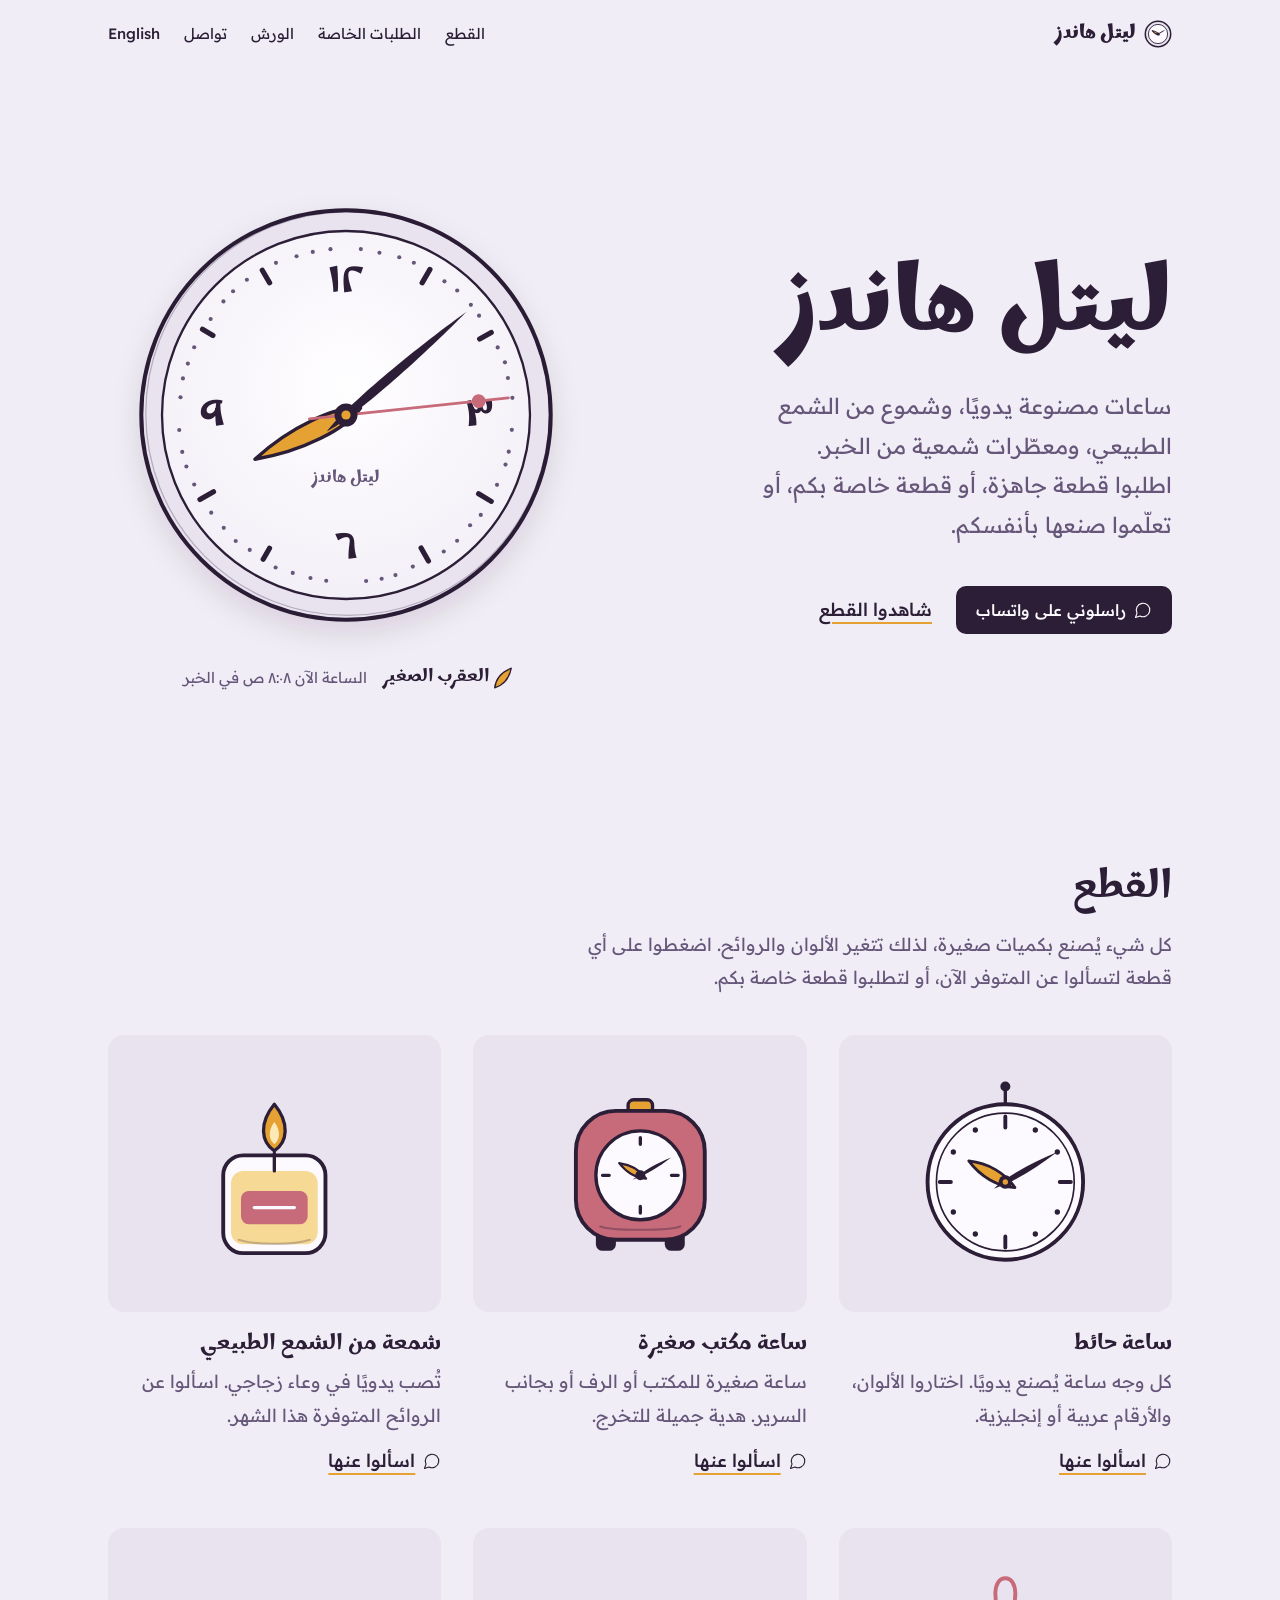
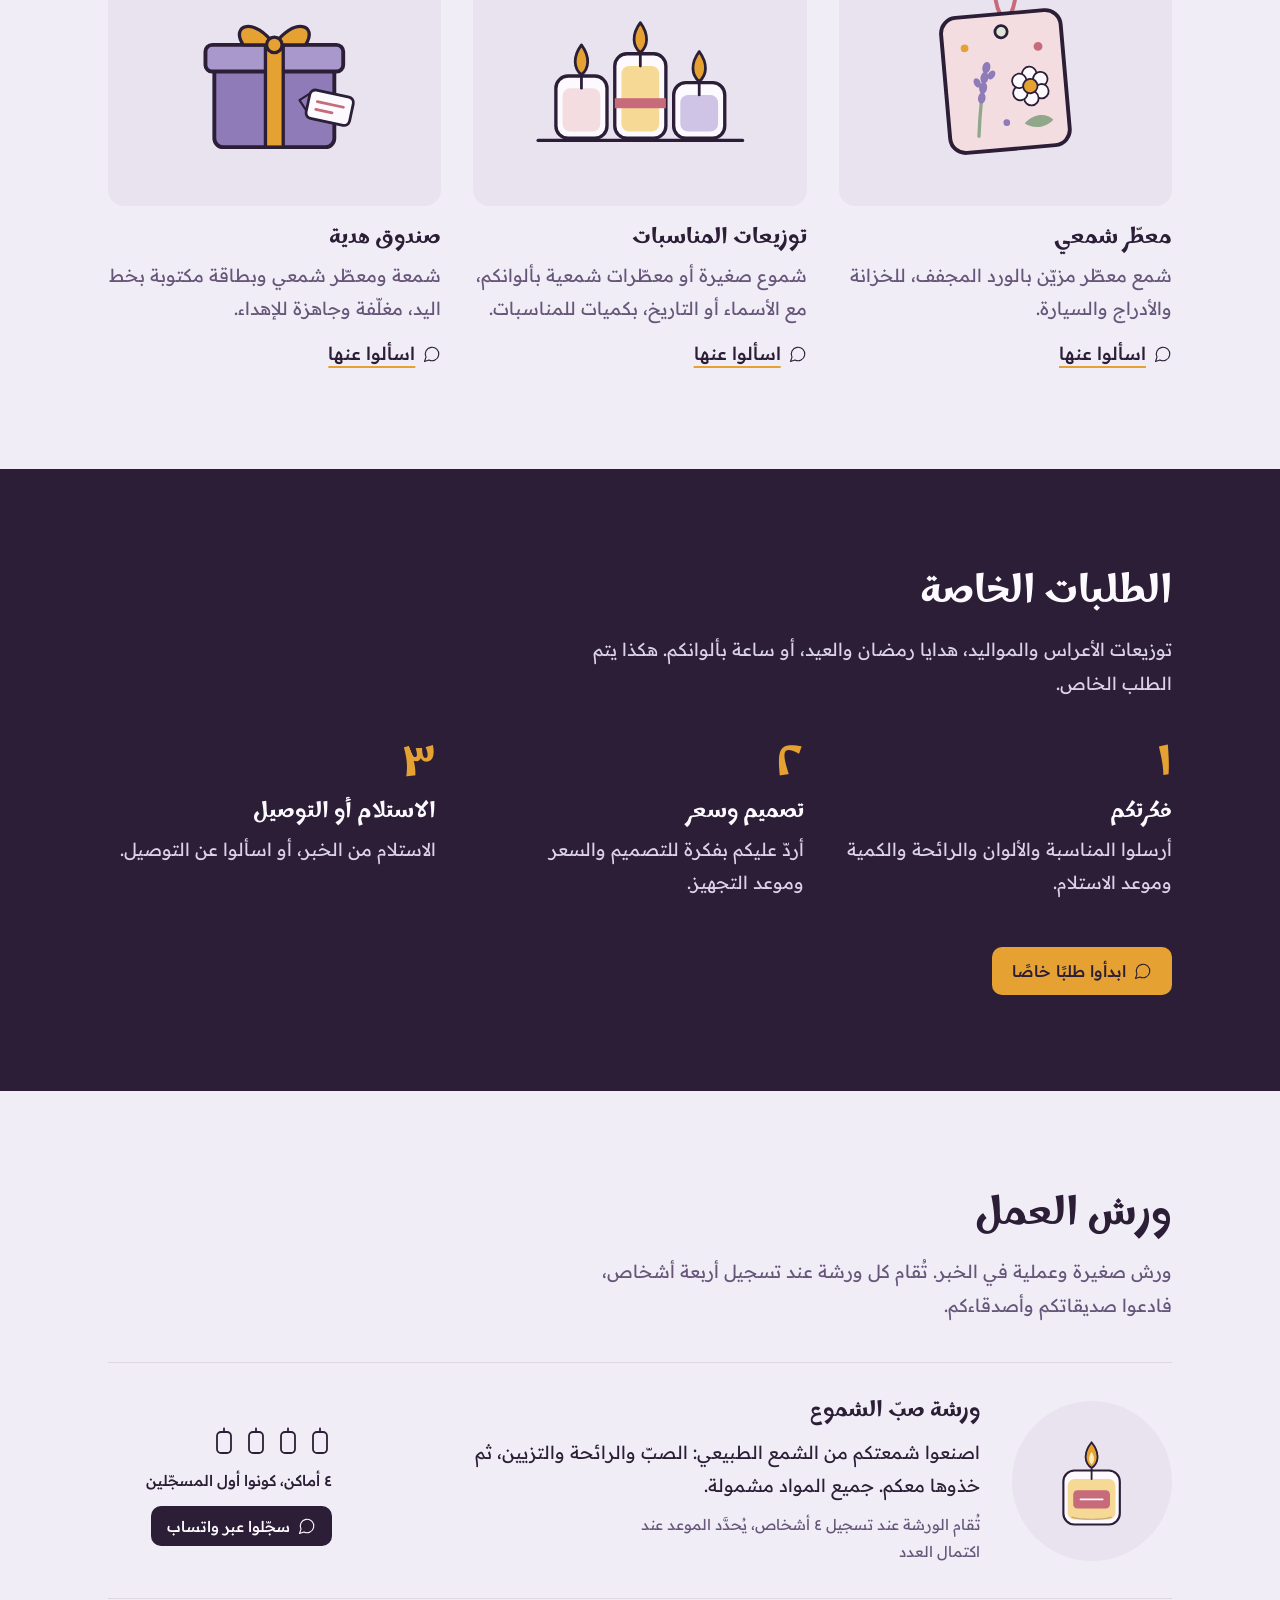
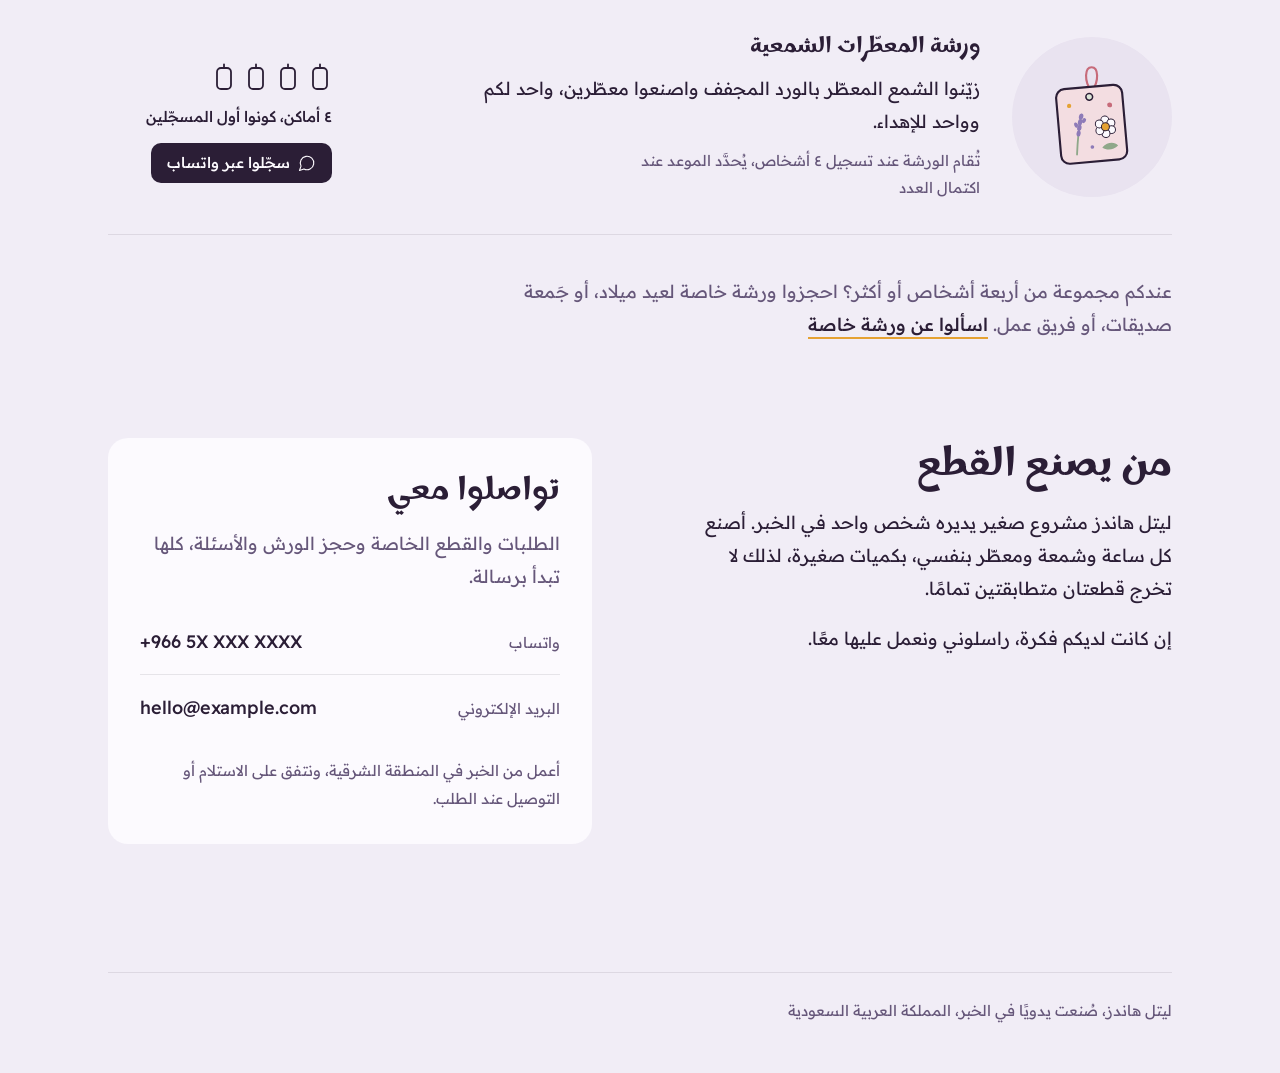
==== commit af344dac: "Move the site to littlehands.art Adds the CNAME for GitHub Pages and switches canonical, hreflang, O" ====
--- a/ar/index.html
+++ b/ar/index.html
@@ -7,17 +7,17 @@
   <meta name="description" content="ساعات مصنوعة يدويًا، وشموع من الشمع الطبيعي، ومعطّرات شمعية، تُصنع قطعةً قطعة في الخبر. طلبات خاصة وتوزيعات أعراس وورش عمل صغيرة، كلها عبر واتساب.">
   <!-- LAUNCH: delete the next line once real contact details are in assets/config.js -->
   <meta name="robots" content="noindex">
-  <link rel="canonical" href="https://fuzail127.github.io/little-hands/ar/">
-  <link rel="alternate" hreflang="en" href="https://fuzail127.github.io/little-hands/">
-  <link rel="alternate" hreflang="ar" href="https://fuzail127.github.io/little-hands/ar/">
-  <link rel="alternate" hreflang="x-default" href="https://fuzail127.github.io/little-hands/">
+  <link rel="canonical" href="https://littlehands.art/ar/">
+  <link rel="alternate" hreflang="en" href="https://littlehands.art/">
+  <link rel="alternate" hreflang="ar" href="https://littlehands.art/ar/">
+  <link rel="alternate" hreflang="x-default" href="https://littlehands.art/">
 
   <meta property="og:type" content="website">
   <meta property="og:site_name" content="ليتل هاندز">
   <meta property="og:title" content="ليتل هاندز، صُنع يدويًا في الخبر">
   <meta property="og:description" content="ساعات وشموع طبيعية ومعطّرات شمعية مصنوعة يدويًا. طلبات خاصة وورش عمل صغيرة عبر واتساب.">
-  <meta property="og:url" content="https://fuzail127.github.io/little-hands/ar/">
-  <meta property="og:image" content="https://fuzail127.github.io/little-hands/assets/og-image.png">
+  <meta property="og:url" content="https://littlehands.art/ar/">
+  <meta property="og:image" content="https://littlehands.art/assets/og-image.png">
   <meta property="og:image:width" content="1200">
   <meta property="og:image:height" content="630">
   <meta property="og:image:alt" content="ليتل هاندز: ساعة مصنوعة يدويًا واسم المتجر">
@@ -43,13 +43,13 @@
   {
     "@context": "https://schema.org",
     "@type": "Store",
-    "@id": "https://fuzail127.github.io/little-hands/#store",
+    "@id": "https://littlehands.art/#store",
     "name": "ليتل هاندز",
     "alternateName": "Little Hands",
     "description": "ساعات مصنوعة يدويًا وشموع من الشمع الطبيعي ومعطّرات شمعية من الخبر. طلبات خاصة وتوزيعات مناسبات وورش عمل صغيرة لصنع الشموع.",
-    "url": "https://fuzail127.github.io/little-hands/ar/",
-    "image": "https://fuzail127.github.io/little-hands/assets/og-image.png",
-    "logo": "https://fuzail127.github.io/little-hands/assets/apple-touch-icon.png",
+    "url": "https://littlehands.art/ar/",
+    "image": "https://littlehands.art/assets/og-image.png",
+    "logo": "https://littlehands.art/assets/apple-touch-icon.png",
     "address": {
       "@type": "PostalAddress",
       "addressLocality": "الخبر",
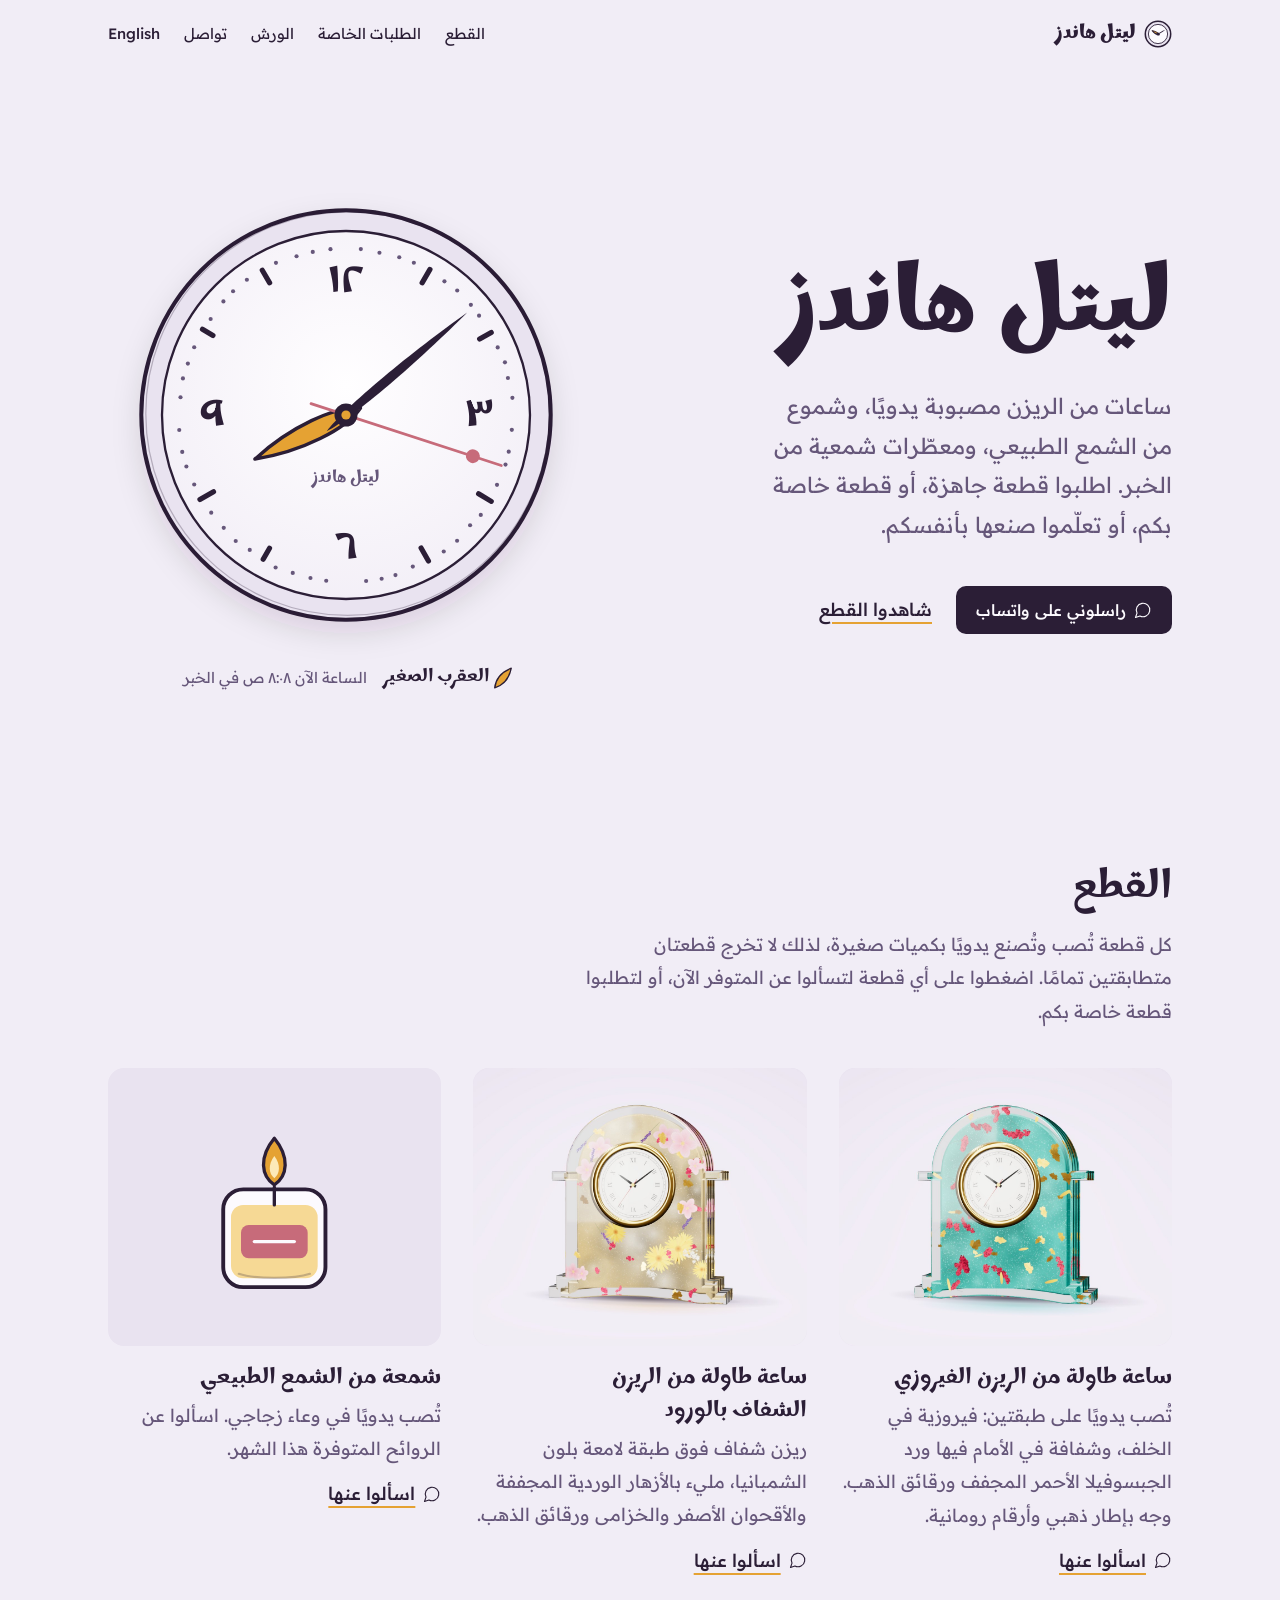
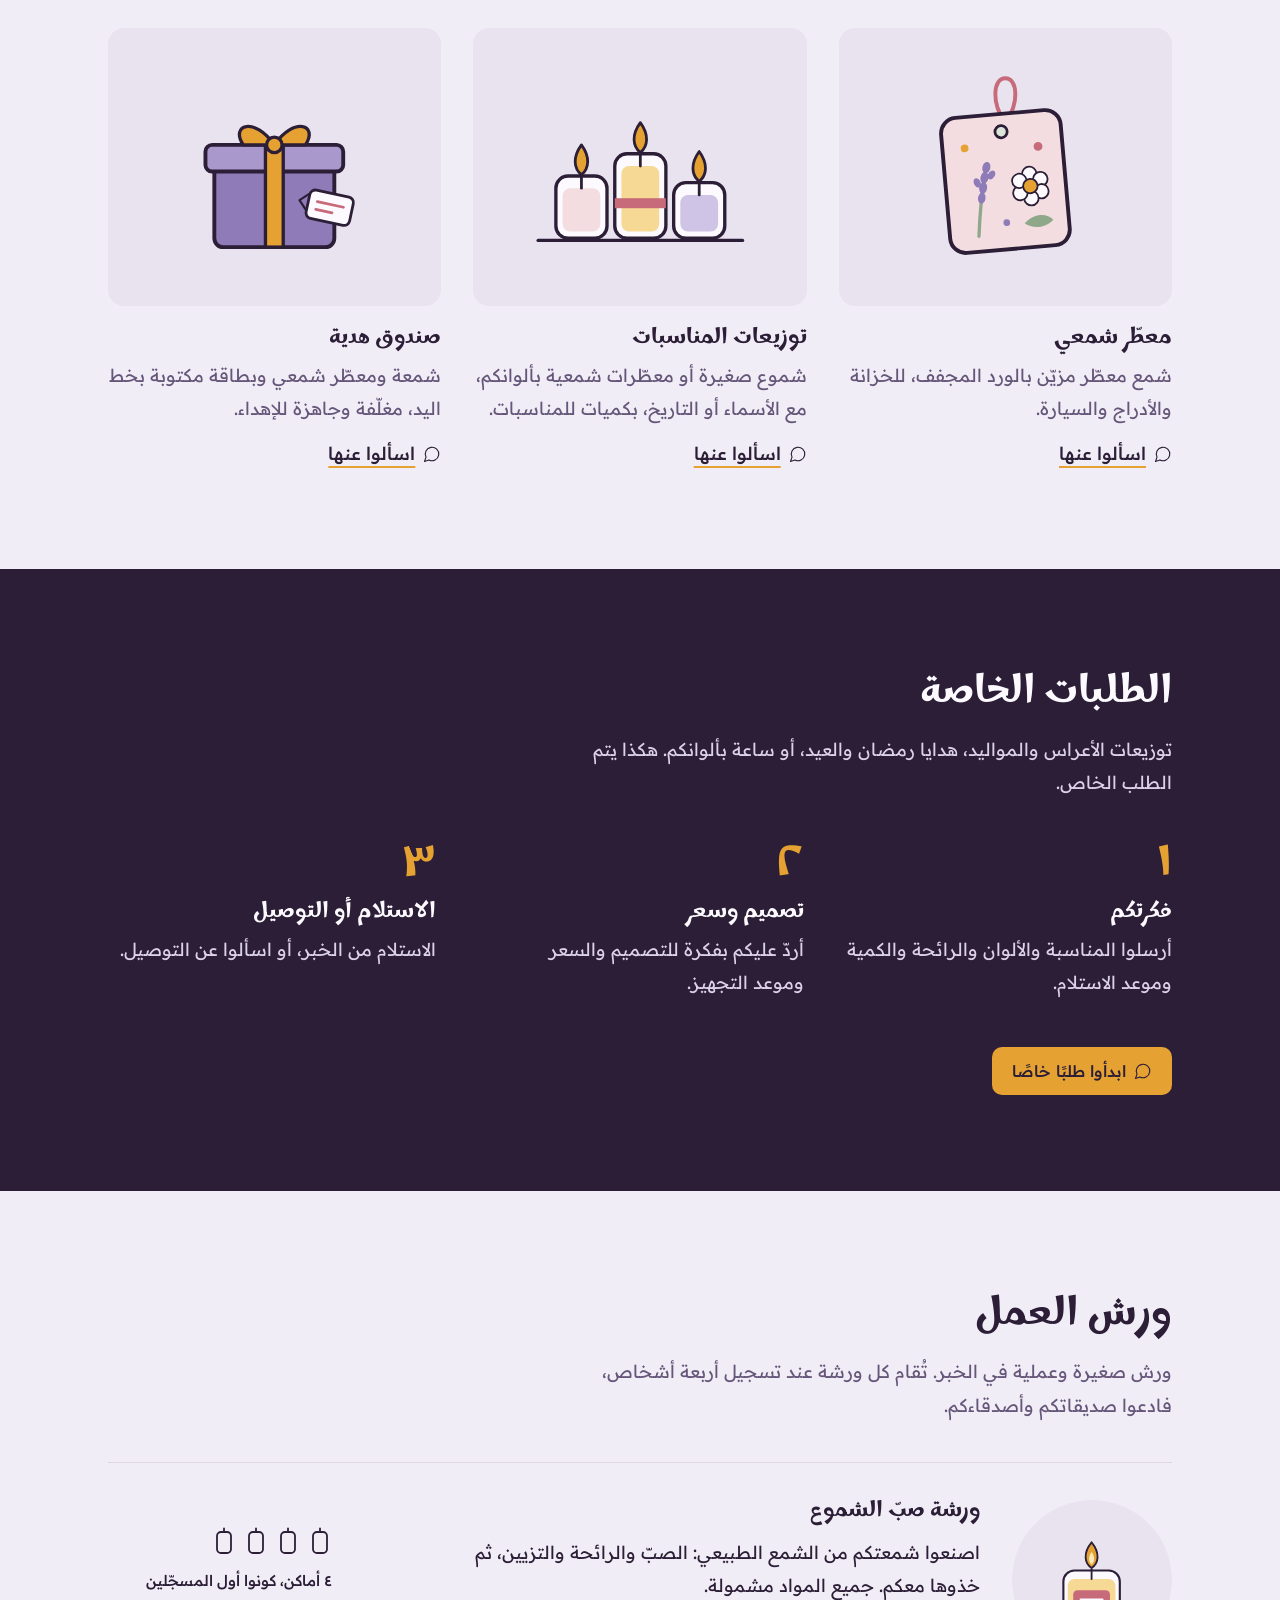
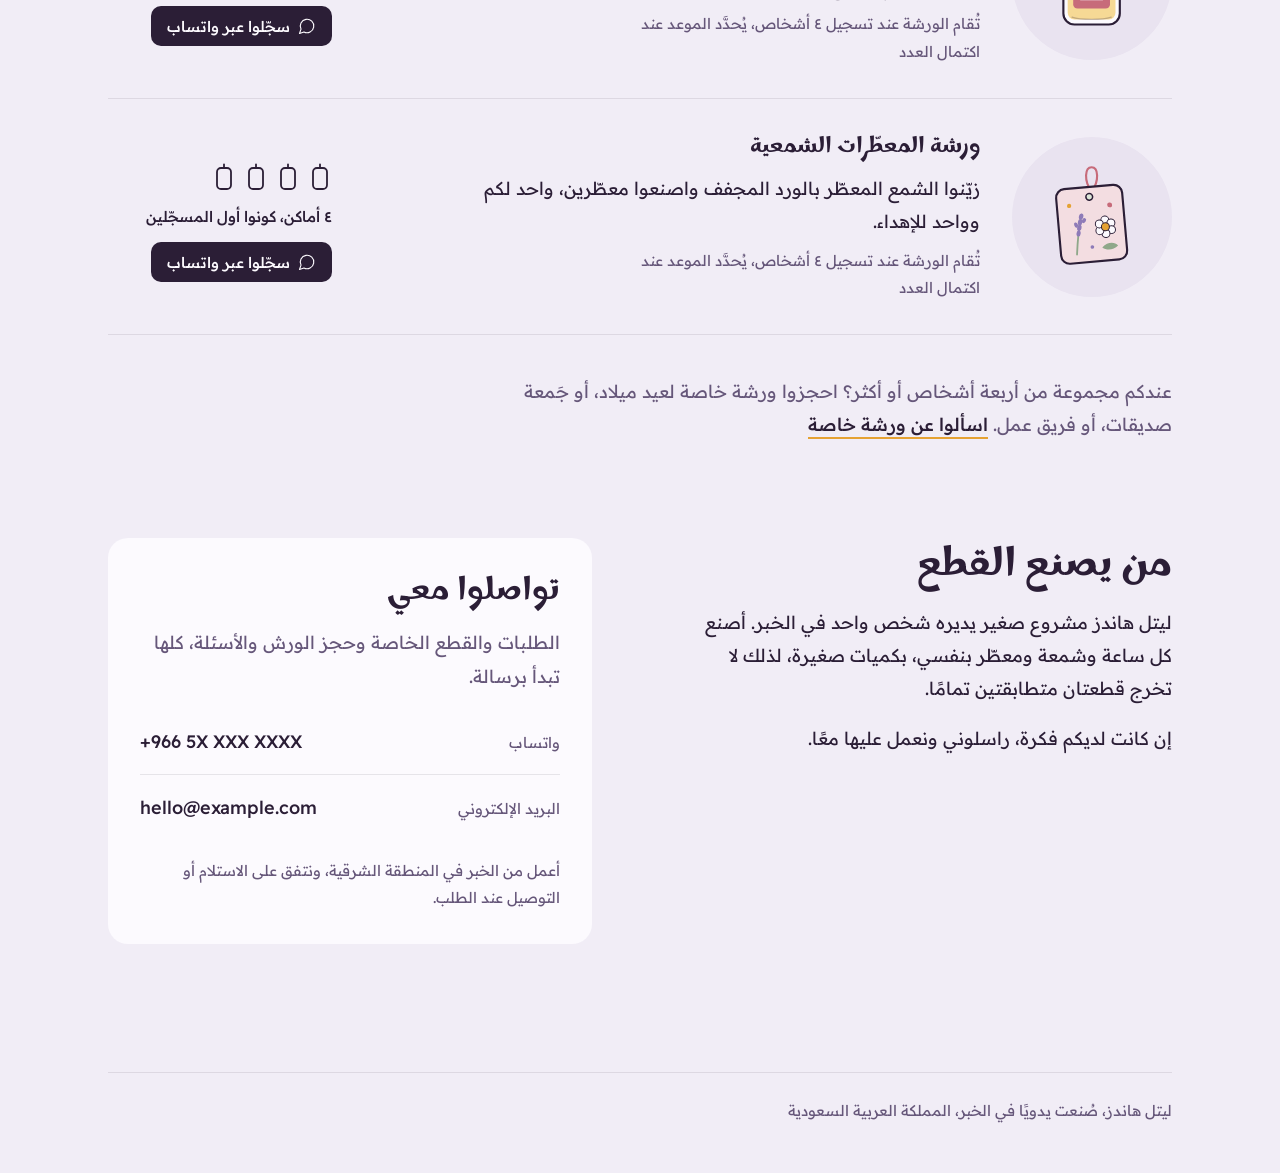
==== commit 307818b1: "Add her two resin table clocks with rendered product shots The aqua and clear hand-poured resin cloc" ====
--- a/ar/index.html
+++ b/ar/index.html
@@ -82,7 +82,7 @@
     <section class="hero" aria-labelledby="hero-title">
       <div class="hero-text">
         <h1 id="hero-title">ليتل هاندز</h1>
-        <p class="lede">ساعات مصنوعة يدويًا، وشموع من الشمع الطبيعي، ومعطّرات شمعية من الخبر. اطلبوا قطعة جاهزة، أو قطعة خاصة بكم، أو تعلّموا صنعها بأنفسكم.</p>
+        <p class="lede">ساعات من الريزن مصبوبة يدويًا، وشموع من الشمع الطبيعي، ومعطّرات شمعية من الخبر. اطلبوا قطعة جاهزة، أو قطعة خاصة بكم، أو تعلّموا صنعها بأنفسكم.</p>
         <div class="actions">
           <a class="btn" data-wa="general" href="https://wa.me/966000000000?text=%D9%85%D8%B1%D8%AD%D8%A8%D9%8B%D8%A7%20%D9%84%D9%8A%D8%AA%D9%84%20%D9%87%D8%A7%D9%86%D8%AF%D8%B2!%20%D8%B4%D8%A7%D9%87%D8%AF%D8%AA%20%D9%85%D9%88%D9%82%D8%B9%D9%83%D9%85%20%D9%88%D8%A3%D9%88%D8%AF%20%D8%A7%D9%84%D8%A7%D8%B3%D8%AA%D9%81%D8%B3%D8%A7%D8%B1%20%D8%B9%D9%86%20%D8%B7%D9%84%D8%A8." target="_blank" rel="noopener"><svg viewBox="0 0 24 24" aria-hidden="true" focusable="false" fill="none" stroke="currentColor" stroke-width="1.5" stroke-linecap="round" stroke-linejoin="round"><path d="M7.9 20A9 9 0 1 0 4 16.1L2 22Z"/></svg>راسلوني على واتساب</a>
           <a class="text-link" href="#pieces">شاهدوا القطع</a>
@@ -99,11 +99,11 @@
 
     <section class="section section--first" id="pieces" aria-labelledby="pieces-title">
       <h2 id="pieces-title">القطع</h2>
-      <p class="section-intro">كل شيء يُصنع بكميات صغيرة، لذلك تتغير الألوان والروائح. اضغطوا على أي قطعة لتسألوا عن المتوفر الآن، أو لتطلبوا قطعة خاصة بكم.</p>
+      <p class="section-intro">كل قطعة تُصب وتُصنع يدويًا بكميات صغيرة، لذلك لا تخرج قطعتان متطابقتين تمامًا. اضغطوا على أي قطعة لتسألوا عن المتوفر الآن، أو لتطلبوا قطعة خاصة بكم.</p>
       <ul class="pieces" id="pieces-grid">
 <!-- pieces:start -->
-<li class="piece"><div class="art"><svg viewBox="0 0 240 200" aria-hidden="true" focusable="false"><use href="../assets/art.svg#wall-clock"></use></svg></div><h3>ساعة حائط</h3><p>كل وجه ساعة يُصنع يدويًا. اختاروا الألوان، والأرقام عربية أو إنجليزية.</p><a class="ask" href="https://wa.me/966000000000?text=%D9%85%D8%B1%D8%AD%D8%A8%D9%8B%D8%A7%20%D9%84%D9%8A%D8%AA%D9%84%20%D9%87%D8%A7%D9%86%D8%AF%D8%B2!%20%D8%A3%D9%88%D8%AF%20%D8%A7%D9%84%D8%A7%D8%B3%D8%AA%D9%81%D8%B3%D8%A7%D8%B1%20%D8%B9%D9%86%20%D8%B3%D8%A7%D8%B9%D8%A9%20%D8%AD%D8%A7%D8%A6%D8%B7." target="_blank" rel="noopener"><svg viewBox="0 0 24 24" aria-hidden="true" focusable="false" fill="none" stroke="currentColor" stroke-width="1.5" stroke-linecap="round" stroke-linejoin="round"><path d="M7.9 20A9 9 0 1 0 4 16.1L2 22Z"/></svg><span>اسألوا عنها<span class="sr-only">: ساعة حائط</span></span></a></li>
-<li class="piece"><div class="art"><svg viewBox="0 0 240 200" aria-hidden="true" focusable="false"><use href="../assets/art.svg#desk-clock"></use></svg></div><h3>ساعة مكتب صغيرة</h3><p>ساعة صغيرة للمكتب أو الرف أو بجانب السرير. هدية جميلة للتخرج.</p><a class="ask" href="https://wa.me/966000000000?text=%D9%85%D8%B1%D8%AD%D8%A8%D9%8B%D8%A7%20%D9%84%D9%8A%D8%AA%D9%84%20%D9%87%D8%A7%D9%86%D8%AF%D8%B2!%20%D8%A3%D9%88%D8%AF%20%D8%A7%D9%84%D8%A7%D8%B3%D8%AA%D9%81%D8%B3%D8%A7%D8%B1%20%D8%B9%D9%86%20%D8%B3%D8%A7%D8%B9%D8%A9%20%D9%85%D9%83%D8%AA%D8%A8%20%D8%B5%D8%BA%D9%8A%D8%B1%D8%A9." target="_blank" rel="noopener"><svg viewBox="0 0 24 24" aria-hidden="true" focusable="false" fill="none" stroke="currentColor" stroke-width="1.5" stroke-linecap="round" stroke-linejoin="round"><path d="M7.9 20A9 9 0 1 0 4 16.1L2 22Z"/></svg><span>اسألوا عنها<span class="sr-only">: ساعة مكتب صغيرة</span></span></a></li>
+<li class="piece"><div class="art"><img src="../assets/photos/clock-aqua.jpg" alt="ساعة طاولة من الريزن الفيروزي" loading="lazy" decoding="async"></div><h3>ساعة طاولة من الريزن الفيروزي</h3><p>تُصب يدويًا على طبقتين: فيروزية في الخلف، وشفافة في الأمام فيها ورد الجبسوفيلا الأحمر المجفف ورقائق الذهب. وجه بإطار ذهبي وأرقام رومانية.</p><a class="ask" href="https://wa.me/966000000000?text=%D9%85%D8%B1%D8%AD%D8%A8%D9%8B%D8%A7%20%D9%84%D9%8A%D8%AA%D9%84%20%D9%87%D8%A7%D9%86%D8%AF%D8%B2!%20%D8%A3%D9%88%D8%AF%20%D8%A7%D9%84%D8%A7%D8%B3%D8%AA%D9%81%D8%B3%D8%A7%D8%B1%20%D8%B9%D9%86%20%D8%B3%D8%A7%D8%B9%D8%A9%20%D8%B7%D8%A7%D9%88%D9%84%D8%A9%20%D9%85%D9%86%20%D8%A7%D9%84%D8%B1%D9%8A%D8%B2%D9%86%20%D8%A7%D9%84%D9%81%D9%8A%D8%B1%D9%88%D8%B2%D9%8A." target="_blank" rel="noopener"><svg viewBox="0 0 24 24" aria-hidden="true" focusable="false" fill="none" stroke="currentColor" stroke-width="1.5" stroke-linecap="round" stroke-linejoin="round"><path d="M7.9 20A9 9 0 1 0 4 16.1L2 22Z"/></svg><span>اسألوا عنها<span class="sr-only">: ساعة طاولة من الريزن الفيروزي</span></span></a></li>
+<li class="piece"><div class="art"><img src="../assets/photos/clock-clear.jpg" alt="ساعة طاولة من الريزن الشفاف بالورود" loading="lazy" decoding="async"></div><h3>ساعة طاولة من الريزن الشفاف بالورود</h3><p>ريزن شفاف فوق طبقة لامعة بلون الشمبانيا، مليء بالأزهار الوردية المجففة والأقحوان الأصفر والخزامى ورقائق الذهب.</p><a class="ask" href="https://wa.me/966000000000?text=%D9%85%D8%B1%D8%AD%D8%A8%D9%8B%D8%A7%20%D9%84%D9%8A%D8%AA%D9%84%20%D9%87%D8%A7%D9%86%D8%AF%D8%B2!%20%D8%A3%D9%88%D8%AF%20%D8%A7%D9%84%D8%A7%D8%B3%D8%AA%D9%81%D8%B3%D8%A7%D8%B1%20%D8%B9%D9%86%20%D8%B3%D8%A7%D8%B9%D8%A9%20%D8%B7%D8%A7%D9%88%D9%84%D8%A9%20%D9%85%D9%86%20%D8%A7%D9%84%D8%B1%D9%8A%D8%B2%D9%86%20%D8%A7%D9%84%D8%B4%D9%81%D8%A7%D9%81%20%D8%A8%D8%A7%D9%84%D9%88%D8%B1%D9%88%D8%AF." target="_blank" rel="noopener"><svg viewBox="0 0 24 24" aria-hidden="true" focusable="false" fill="none" stroke="currentColor" stroke-width="1.5" stroke-linecap="round" stroke-linejoin="round"><path d="M7.9 20A9 9 0 1 0 4 16.1L2 22Z"/></svg><span>اسألوا عنها<span class="sr-only">: ساعة طاولة من الريزن الشفاف بالورود</span></span></a></li>
 <li class="piece"><div class="art"><svg viewBox="0 0 240 200" aria-hidden="true" focusable="false"><use href="../assets/art.svg#jar-candle"></use></svg></div><h3>شمعة من الشمع الطبيعي</h3><p>تُصب يدويًا في وعاء زجاجي. اسألوا عن الروائح المتوفرة هذا الشهر.</p><a class="ask" href="https://wa.me/966000000000?text=%D9%85%D8%B1%D8%AD%D8%A8%D9%8B%D8%A7%20%D9%84%D9%8A%D8%AA%D9%84%20%D9%87%D8%A7%D9%86%D8%AF%D8%B2!%20%D8%A3%D9%88%D8%AF%20%D8%A7%D9%84%D8%A7%D8%B3%D8%AA%D9%81%D8%B3%D8%A7%D8%B1%20%D8%B9%D9%86%20%D8%B4%D9%85%D8%B9%D8%A9%20%D9%85%D9%86%20%D8%A7%D9%84%D8%B4%D9%85%D8%B9%20%D8%A7%D9%84%D8%B7%D8%A8%D9%8A%D8%B9%D9%8A." target="_blank" rel="noopener"><svg viewBox="0 0 24 24" aria-hidden="true" focusable="false" fill="none" stroke="currentColor" stroke-width="1.5" stroke-linecap="round" stroke-linejoin="round"><path d="M7.9 20A9 9 0 1 0 4 16.1L2 22Z"/></svg><span>اسألوا عنها<span class="sr-only">: شمعة من الشمع الطبيعي</span></span></a></li>
 <li class="piece"><div class="art"><svg viewBox="0 0 240 200" aria-hidden="true" focusable="false"><use href="../assets/art.svg#scent-pouch"></use></svg></div><h3>معطّر شمعي</h3><p>شمع معطّر مزيّن بالورد المجفف، للخزانة والأدراج والسيارة.</p><a class="ask" href="https://wa.me/966000000000?text=%D9%85%D8%B1%D8%AD%D8%A8%D9%8B%D8%A7%20%D9%84%D9%8A%D8%AA%D9%84%20%D9%87%D8%A7%D9%86%D8%AF%D8%B2!%20%D8%A3%D9%88%D8%AF%20%D8%A7%D9%84%D8%A7%D8%B3%D8%AA%D9%81%D8%B3%D8%A7%D8%B1%20%D8%B9%D9%86%20%D9%85%D8%B9%D8%B7%D9%91%D8%B1%20%D8%B4%D9%85%D8%B9%D9%8A." target="_blank" rel="noopener"><svg viewBox="0 0 24 24" aria-hidden="true" focusable="false" fill="none" stroke="currentColor" stroke-width="1.5" stroke-linecap="round" stroke-linejoin="round"><path d="M7.9 20A9 9 0 1 0 4 16.1L2 22Z"/></svg><span>اسألوا عنها<span class="sr-only">: معطّر شمعي</span></span></a></li>
 <li class="piece"><div class="art"><svg viewBox="0 0 240 200" aria-hidden="true" focusable="false"><use href="../assets/art.svg#favours"></use></svg></div><h3>توزيعات المناسبات</h3><p>شموع صغيرة أو معطّرات شمعية بألوانكم، مع الأسماء أو التاريخ، بكميات للمناسبات.</p><a class="ask" href="https://wa.me/966000000000?text=%D9%85%D8%B1%D8%AD%D8%A8%D9%8B%D8%A7%20%D9%84%D9%8A%D8%AA%D9%84%20%D9%87%D8%A7%D9%86%D8%AF%D8%B2!%20%D8%A3%D9%88%D8%AF%20%D8%A7%D9%84%D8%A7%D8%B3%D8%AA%D9%81%D8%B3%D8%A7%D8%B1%20%D8%B9%D9%86%20%D8%AA%D9%88%D8%B2%D9%8A%D8%B9%D8%A7%D8%AA%20%D8%A7%D9%84%D9%85%D9%86%D8%A7%D8%B3%D8%A8%D8%A7%D8%AA." target="_blank" rel="noopener"><svg viewBox="0 0 24 24" aria-hidden="true" focusable="false" fill="none" stroke="currentColor" stroke-width="1.5" stroke-linecap="round" stroke-linejoin="round"><path d="M7.9 20A9 9 0 1 0 4 16.1L2 22Z"/></svg><span>اسألوا عنها<span class="sr-only">: توزيعات المناسبات</span></span></a></li>
--- a/assets/styles.css
+++ b/assets/styles.css
@@ -172,8 +172,9 @@
 h3 { font-size: 1.375rem; line-height: 1.25; }
 html[lang="ar"] h3 { line-height: 1.5; }
 
-.art { background: var(--tile); border-radius: 16px; display: grid; place-items: center; overflow: hidden; }
-.art img { width: 100%; height: 100%; object-fit: cover; }
+.art { position: relative; background: var(--tile); border-radius: 16px; display: grid; place-items: center; overflow: hidden; }
+/* the photo fills the tile; the tile's aspect ratio, not the photo, sets the height */
+.art img { position: absolute; inset: 0; width: 100%; height: 100%; object-fit: cover; }
 
 /* pieces */
 .pieces {
